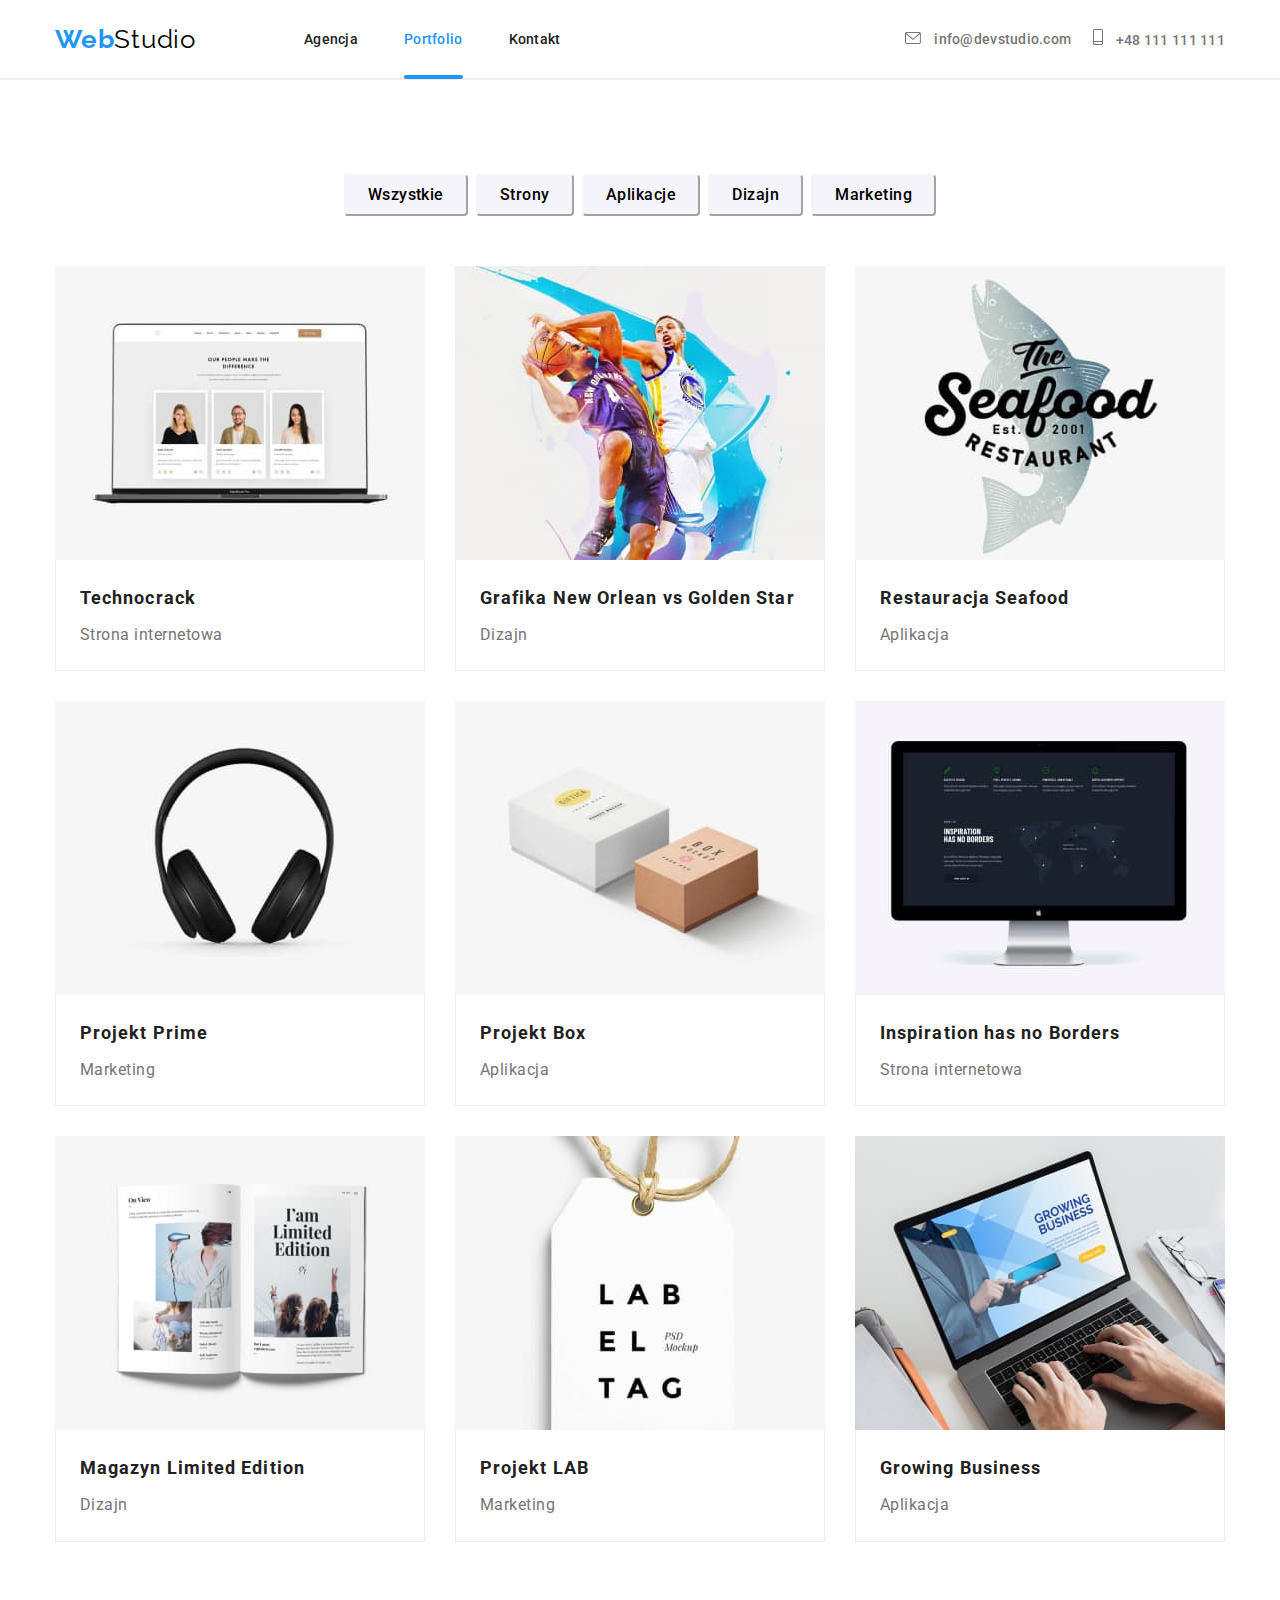
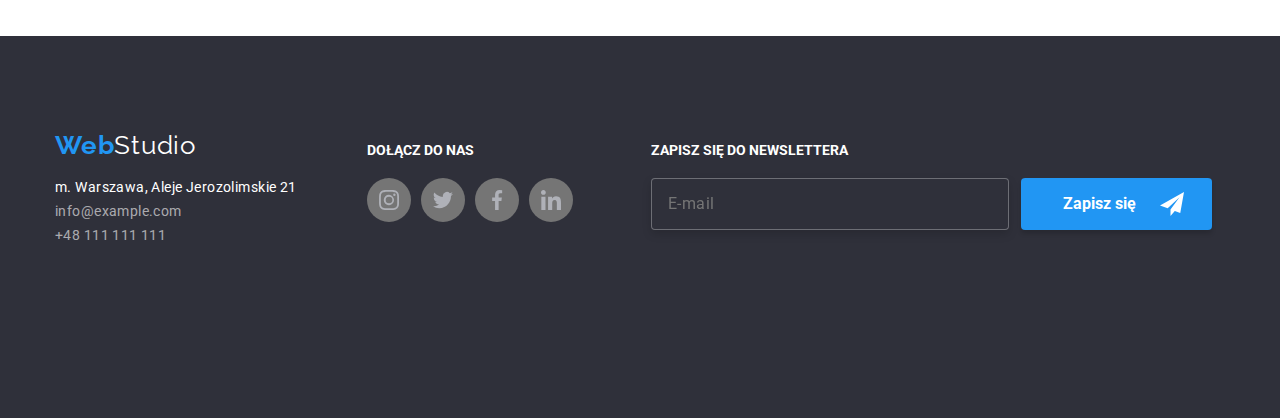
==== portfolio.html @ bb47a21c "poprawki zmiennych" ====
<!DOCTYPE html>
<html lang="pl">
  <head>
    <meta charset="UTF-8" />
    <meta http-equiv="X-UA-Compatible" content="IE=edge" />
    <meta name="viewport" content="width=device-width, initial-scale=1.0" />
    <link rel="preconnect" href="https://fonts.googleapis.com" />
    <link rel="preconnect" href="https://fonts.gstatic.com" crossorigin />
    <link
      href="https://fonts.googleapis.com/css2?family=Oleo+Script&family=Raleway:wght@700&family=Roboto:wght@400;500;700;900&display=swap"
      rel="stylesheet"
    />
    <link
      rel="stylesheet"
      href="https://cdnjs.cloudflare.com/ajax/libs/modern-normalize/1.0.0/modern-normalize.min.css"
    />
    <link rel="stylesheet" href="./css/styles.css" />

    <title>Portfolio</title>
  </head>
  <body>
    <header>
      <section class="container-header">
        <div class="container">
          <p class="logo">
            <a href="./index.html" style="text-decoration: none">
              <span class="logo__first">Web</span
              ><span class="logo__second">Studio</span>
            </a>
          </p>

          <nav>
            <!-- Nawigacja do innych stron -->

            <ul class="nav">
              <li>
                <a href="./index.html" class="nav__item">Agencja</a>
              </li>
              <li>
                <a
                  href="./portfolio.html"
                  class="nav__item nav__item--outline nav__item--active"
                  >Portfolio</a
                >
              </li>
              <li>
                <a href="/Kontakt" class="nav__item">Kontakt</a>
              </li>
            </ul>
          </nav>

          <ul class="contact">
            <li>
              <a
                class="contact__item contact__item--unactive"
                href="mailto:info@devstudio.com"
              >
                <svg width="16px" height="12px">
                  <use xlink:href="./images/icons.svg#icon-envelope"></use>
                </svg>
                info@devstudio.com
              </a>
            </li>
            <li>
              <a
                class="contact__item contact__item--unactive"
                href="tel:+48111111111"
              >
                <svg width="10px" height="16px">
                  <use xlink:href="./images/icons.svg#icon-smartphone"></use>
                </svg>
                +48 111 111 111
              </a>
            </li>
          </ul>
        </div>
      </section>
    </header>
    <main>
      <section class>
        <div class="container">
          <ul class="container-filter">
            <li><button type="button" class="filter">Wszystkie</button></li>
            <li><button type="button" class="filter">Strony</button></li>
            <li><button type="button" class="filter">Aplikacje</button></li>
            <li><button type="button" class="filter">Dizajn</button></li>
            <li><button type="button" class="filter">Marketing</button></li>
          </ul>
        </div>
      </section>
      <section>
        <div class="container">
          <ul class="portfolio-set">
            <li class="portfolio-item">
              <div class="box-overlay">
                <div class="overlay">
                  <p>
                    Technocrack jest popularną platformą wykorzystywaną do
                    rozpowszechniania koronawirusa. Firmy wykorzystują tę
                    platformę do celów szpiegowskich i ataków na
                    niezabezpieczone serwery konkurencji
                  </p>
                </div>
                <img
                  class="portfolio-card"
                  src="images/port1.jpg"
                  alt="zespół, ludzie"
                  width="370"
                  height="294"
                />
              </div>
              <div class="border-description">
                <div class="portfolioimage1">Technocrack</div>
                <p class="portfolioimage2">Strona internetowa</p>
              </div>
            </li>
            <li class="portfolio-item">
              <div class="box-overlay">
                <div class="overlay">
                  <p>
                    Technocrack jest popularną platformą wykorzystywaną do
                    rozpowszechniania koronawirusa. Firmy wykorzystują tę
                    platformę do celów szpiegowskich i ataków na
                    niezabezpieczone serwery konkurencji
                  </p>
                </div>
                <img
                  class="portfolio-card"
                  src="images/port2.jpg"
                  alt="koszykówka"
                  width="370"
                  height="294"
                />
              </div>
              <div class="border-description">
                <div class="portfolioimage1">
                  Grafika New Orlean vs Golden Star
                </div>
                <p class="portfolioimage2">Dizajn</p>
              </div>
            </li>
            <li class="portfolio-item">
              <div class="box-overlay">
                <div class="overlay">
                  <p>
                    Technocrack jest popularną platformą wykorzystywaną do
                    rozpowszechniania koronawirusa. Firmy wykorzystują tę
                    platformę do celów szpiegowskich i ataków na
                    niezabezpieczone serwery konkurencji
                  </p>
                </div>
                <img
                  class="portfolio-card"
                  src="images/port3.jpg"
                  alt="logo restauracji"
                  width="370"
                  height="294"
                />
              </div>
              <div class="border-description">
                <div class="portfolioimage1">Restauracja Seafood</div>
                <p class="portfolioimage2">Aplikacja</p>
              </div>
            </li>
            <li class="portfolio-item">
              <div class="box-overlay">
                <div class="overlay">
                  <p>
                    Technocrack jest popularną platformą wykorzystywaną do
                    rozpowszechniania koronawirusa. Firmy wykorzystują tę
                    platformę do celów szpiegowskich i ataków na
                    niezabezpieczone serwery konkurencji
                  </p>
                </div>
                <img
                  class="portfolio-card"
                  src="images/port4.jpg"
                  alt="słuchawki"
                  width="370"
                  height="294"
                />
              </div>
              <div class="border-description">
                <div class="portfolioimage1">Projekt Prime</div>
                <p class="portfolioimage2">Marketing</p>
              </div>
            </li>
            <li class="portfolio-item">
              <div class="box-overlay">
                <div class="overlay">
                  <p>
                    Technocrack jest popularną platformą wykorzystywaną do
                    rozpowszechniania koronawirusa. Firmy wykorzystują tę
                    platformę do celów szpiegowskich i ataków na
                    niezabezpieczone serwery konkurencji
                  </p>
                </div>
                <img
                  class="portfolio-card"
                  src="images/port5.jpg"
                  alt="pudełka"
                  width="370"
                  height="294"
                />
              </div>
              <div class="border-description">
                <div class="portfolioimage1">Projekt Box</div>
                <p class="portfolioimage2">Aplikacja</p>
              </div>
            </li>
            <li class="portfolio-item">
              <div class="box-overlay">
                <div class="overlay">
                  <p>
                    Technocrack jest popularną platformą wykorzystywaną do
                    rozpowszechniania koronawirusa. Firmy wykorzystują tę
                    platformę do celów szpiegowskich i ataków na
                    niezabezpieczone serwery konkurencji
                  </p>
                </div>
                <img
                  class="portfolio-card"
                  src="images/port6.jpg"
                  alt="monitor"
                  width="370"
                  height="294"
                />
              </div>
              <div class="border-description">
                <div class="portfolioimage1">Inspiration has no Borders</div>
                <p class="portfolioimage2">Strona internetowa</p>
              </div>
            </li>
            <li class="portfolio-item">
              <div class="box-overlay">
                <div class="overlay">
                  <p>
                    Technocrack jest popularną platformą wykorzystywaną do
                    rozpowszechniania koronawirusa. Firmy wykorzystują tę
                    platformę do celów szpiegowskich i ataków na
                    niezabezpieczone serwery konkurencji
                  </p>
                </div>
                <img
                  class="portfolio-card"
                  src="images/port7.jpg"
                  alt="magazyn"
                  width="370"
                  height="294"
                />
              </div>
              <div class="border-description">
                <div class="portfolioimage1">Magazyn Limited Edition</div>
                <p class="portfolioimage2">Dizajn</p>
              </div>
            </li>
            <li class="portfolio-item">
              <div class="box-overlay">
                <div class="overlay">
                  <p>
                    Technocrack jest popularną platformą wykorzystywaną do
                    rozpowszechniania koronawirusa. Firmy wykorzystują tę
                    platformę do celów szpiegowskich i ataków na
                    niezabezpieczone serwery konkurencji
                  </p>
                </div>
                <img
                  class="portfolio-card"
                  src="images/port8.jpg"
                  alt="lab"
                  width="370"
                  height="294"
                />
              </div>
              <div class="border-description">
                <div class="portfolioimage1">Projekt LAB</div>
                <p class="portfolioimage2">Marketing</p>
              </div>
            </li>
            <li class="portfolio-item">
              <div class="box-overlay">
                <div class="overlay">
                  <p>
                    Technocrack jest popularną platformą wykorzystywaną do
                    rozpowszechniania koronawirusa. Firmy wykorzystują tę
                    platformę do celów szpiegowskich i ataków na
                    niezabezpieczone serwery konkurencji
                  </p>
                </div>
                <img
                  class="portfolio-card"
                  src="images/port9.jpg"
                  alt="laptop"
                  width="370"
                  height="294"
                />
              </div>
              <div class="border-description">
                <div class="portfolioimage1">Growing Business</div>
                <p class="portfolioimage2">Aplikacja</p>
              </div>
            </li>
          </ul>
        </div>
      </section>
    </main>

    <footer class="section background-intro">
      <div class="container container-footer">
        <div class="kontakt-footer">
          <p class="logo">
            <a href="" style="text-decoration: none"
              ><span class="logo__first">Web</span
              ><span class="logo__second cf1">Studio</span></a
            >
          </p>
          <address>
            <p class="footeradres cf1">
              m.&nbspWarszawa,&nbspAleje&nbspJerozolimskie&nbsp21
            </p>

            <ul>
              <li>
                <a class="footer cf2" href="mailto:info@example.com"
                  >info@example.com</a
                >
              </li>
              <li>
                <a class="footer cf2" href="tel:+48111111111"
                  >+48 111 111 111</a
                >
              </li>
            </ul>
          </address>
        </div>
        <div class="social-footer">
          <p class="join">Dołącz do nas</p>
          <div class="social-media1">
            <a href="">
              <svg width="20" height="20">
                <use xlink:href="./images/icons.svg#icon-instagram-2"></use>
              </svg>
            </a>
            <a href="">
              <svg width="20" height="20">
                <use xlink:href="./images/icons.svg#icon-twitter-1"></use>
              </svg>
            </a>
            <a href="">
              <svg width="20" height="20">
                <use xlink:href="./images/icons.svg#icon-facebook-1"></use>
              </svg>
            </a>
            <a href="">
              <svg width="20px" height="20px">
                <use xlink:href="./images/icons.svg#icon-linkedin-1"></use>
              </svg>
            </a>
          </div>
        </div>
        <div class="newsletter-footer">
          <p class="join">Zapisz się do newslettera</p>
          <div>
            <form>
              <div class="newsletter-box">
                <label>
                  <input
                    class="newsbox-email"
                    type="email"
                    name="email"
                    placeholder="E-mail"
                  />
                </label>
                <button class="news-button" type="submit">
                  <span class="text">Zapisz się</span>
                  <svg class="news-svg" width="24" height="24">
                    <use xlink:href="./images/icons.svg#icon-icon-send"></use>
                  </svg>
                </button>
              </div>
            </form>
          </div>
        </div>
      </div>
    </footer>
  </body>
</html>
---- css/styles.css ----
/* Zmienne globalne */
:root {
  --logo1-color: #2196f3;
  --logo2-color: #000000;
  --color-header: #ffffff;
  --color-h2: #212121;
  --color-par: #757575;
  --color-border: #eeeeee;
  --background-color: #2f303a;
  --filter-color: #f5f4fa;
  --svg-color-fill: #afb1b8;
}

/* reset */
*::after,
*::before {
  margin: 0;
  padding: 0;
}

h1,
h2,
h3,
p,
ul {
  margin: 0 0;
  padding: 0 0;
}

/* style globalne */
ul {
  list-style-type: none;
}

body {
  font-family: "Roboto", sans-serif;
  color: var(--color-h2);
  margin: 0;
  box-sizing: border-box;
}

.title {
  font-family: "Raleway";
}

/* sekcje */

.section {
  padding-top: 94px;
  padding-bottom: 94px;
}
/* wrappery */

.container {
  display: flex;
  width: 100%;
  max-width: 1200px;
  padding: 0 15px;
  margin: 0 auto;
}
.container-header {
  justify-content: space-between;
  border-bottom: 2px solid var(--color-border);
  padding: 15px 0;
}
/* logo */

.logo {
  display: flex;
  margin-right: 93px;
  padding: 0;
  align-items: center;
  text-decoration: none;
}

.logo__first {
  font-family: "Raleway";
  font-style: normal;
  font-weight: 700;
  font-size: 26px;
  line-height: 1.19;
  letter-spacing: 0.03em;
  color: var(--logo1-color);
  text-decoration: none;
}
.logo__second {
  font-family: "Raleway";
  font-size: 26px;
  line-height: 1.19;
  letter-spacing: 0.03em;
  color: var(--logo2-color);
  text-decoration: none;
}
.logo:hover,
.logo:focus {
  color: var(--logo1-color);
  border-color: var(--logo1-color);
  text-decoration: underline;
  text-decoration-color: var(--logo1-color);
}

/* nawigacja */

.nav {
  display: flex;
  padding: 15px 15px;
  margin-right: auto;
  gap: 46px;
  justify-content: space-evenly;
  list-style: none;
  align-items: center;
}

.nav__item {
  color: var(--color-h2);
  font-weight: 500;
  font-size: 14px;
  line-height: 1.14;
  letter-spacing: 0.02em;
  text-decoration: none;
  transition-duration: 250ms;
  transition-timing-function: cubic-bezier(0.4, 0, 0.2, 1);
}

.nav__item--active {
  color: var(--logo1-color);
}
.nav__item--unactive {
  color: var(--color-par);
}

.nav__item--outline {
  position: relative;
}
.nav__item--outline:after {
  content: "";
  position: absolute;
  bottom: -32px;
  left: 0px;
  width: 100%;
  height: 4px;
  background-color: var(--logo1-color);
  border-radius: 2px;
}

.nav__item:hover,
.nav__item:focus {
  background-color: var(--color-header);
  color: var(--logo1-color);
  border-color: var(--logo1-color);
  fill: var(--logo1-color);
}

/* kontakt */

.contact {
  display: flex;
  margin-left: auto;
  width: 320px;
  justify-content: space-between;
  align-items: center;
  list-style: none;
}

.contact__item {
  color: var(--color-h2);
  font-weight: 500;
  font-size: 14px;
  line-height: 1.14;
  letter-spacing: 0.02em;
  text-decoration: none;
  transition-duration: 250ms;
  transition-timing-function: cubic-bezier(0.4, 0, 0.2, 1);
}

.contact__item--unactive {
  color: var(--color-par);
}

.contact svg {
  fill: var(--color-par);
  margin-right: 10px;
  transition-duration: 250ms;
  transition-timing-function: cubic-bezier(0.4, 0, 0.2, 1);
}

.contact__item:hover,
.contact__item:focus {
  background-color: var(--color-header);
  color: var(--logo1-color);
  border-color: var(--logo1-color);
  fill: var(--logo1-color);
}

.contact__item:hover svg,
.contact__item:focus svg {
  fill: var(--logo1-color);
}

/* nagłówek intro */

.background-image {
  background: linear-gradient(rgba(47, 48, 58, 0.4), rgba(47, 48, 58, 0.4)),
    url("../images/backgrund.jpg");
  background-position: 100% 100%;
  background-size: cover;
  background-repeat: no-repeat;
}
.background-intro {
  background-color: var(--background-color);
}
.container-h1-button1 {
  display: block;
  padding: 200px 0;
}
.container-h1-button1--h1 {
  text-align: center;
  margin: 0 auto 30px;
  width: 696px;
  text-transform: uppercase;
  font-weight: 900;
  font-size: 44px;
  line-height: 1.36;
  letter-spacing: 0.06em;
  color: var(--color-header);
}

.button1 {
  display: flex;
  justify-content: center;
  margin: 0 auto;
  padding: 10px 41px;
  font-family: "Roboto";
  font-weight: 700;
  font-size: 16px;
  line-height: 1.875;
  letter-spacing: 0.06em;
  color: var(--color-header);
  background-color: var(--logo1-color);
  border-color: var(--logo1-color);
}

.container-describe {
  display: block;
}
.h2 {
  margin-bottom: 50px;
  font-size: 36px;
  line-height: 1.17;
  text-align: center;
  letter-spacing: 0.03em;
  color: var(--color-h2);
}

.hide {
  opacity: 0;
  pointer-events: none;
  position: absolute;
}

.card-set {
  display: flex;
  padding-bottom: 10px;
  flex-wrap: nowrap;
  gap: 30px;
  list-style: none;
}
.item {
  flex-basis: calc((100%-90px) / 4);
  padding-top: 10px;
  align-items: stretch;
}

.item-svg {
  width: 270px;
  height: 120px;
  display: flex;
  justify-content: center;
  align-items: center;
  background-color: var(--filter-color);
  margin-bottom: 30px;
}
.container-img {
  display: block;
  justify-content: center;
  align-items: center;
}

.images-agencja {
  display: flex;
  gap: 30px;
  align-items: flex-start;
}

.item-img {
  flex-basis: calc((100%-40px) / 3);
  position: relative;
  display: block;
}

.item-img img {
  display: block;
}
.item-img p {
  position: absolute;
  margin: 0;
  width: 100%;
  height: 70px;
  bottom: 0;
  background-image: linear-gradient(
    rgba(47, 48, 58, 0.8),
    rgba(47, 48, 58, 0.8)
  );
  padding: 27px 90px;
  font-weight: 700;
  font-size: 14px;
  line-height: 16px;
  text-align: center;
  letter-spacing: 0.03em;
  text-transform: uppercase;
  color: var(--color-header);
}
.h3 {
  margin-bottom: 10px;
  font-size: 14px;
  line-height: 1.14;
  letter-spacing: 0.03em;
  margin-bottom: 10px;
  text-transform: uppercase;
  color: var(--color-h2);
}

p.p {
  font-size: 14px;
  line-height: 1.71;
  letter-spacing: 0.03em;
  color: var(--color-par);
}
.team-background {
  background-color: var(--filter-color);
}
.team {
  display: flex;
  list-style: none;
  gap: 30px;
}

.team li {
  background-color: var(--color-header);
  box-shadow: 0px 1px 3px rgba(0, 0, 0, 0.12), 0px 1px 1px rgba(0, 0, 0, 0.14),
    0px 2px 1px rgba(0, 0, 0, 0.2);
  border-radius: 0px 0px 4px 4px;
}
.names {
  font-family: "Roboto";
  font-weight: 500;
  font-size: 16px;
  line-height: 1.19;
  text-align: center;
  letter-spacing: 0.03em;
  color: var(--color-h2);
  margin-top: 30px;
  margin-bottom: 10px;
}

.social-media {
  display: flex;
  margin: 16px 32px 18px 32px;
  width: 206px;
  height: 44px;
  align-items: center;
  justify-content: space-around;
}
.social-media a {
  padding: 12px 12px;
  width: 44px;
  height: 44px;
  border-radius: 50%;
  background-color: var(--color-header);
  fill: var(--svg-color-fill);
  transition-duration: 250ms;
  transition-timing-function: cubic-bezier(0.4, 0, 0.2, 1);
}

.social-media a:hover {
  background-color: var(--logo1-color);
  fill: var(--color-header);
}

.p1 {
  font-size: 16px;
  line-height: 1.19;
  text-align: center;
  letter-spacing: 0.03em;
  color: var(--color-par);
}

.clients {
  display: flex;
  gap: 30px;
}

.item-clients {
  flex-basis: ((100%-150px)/6);
  border: 1px solid var(--svg-color-fill);
  border-radius: 4px;
  fill: var(--svg-color-fill);
  display: flex;
  justify-content: center;
  align-items: center;
  transition-duration: 250ms;
  transition-timing-function: cubic-bezier(0.4, 0, 0.2, 1);
}

.item-clients:hover {
  fill: var(--logo1-color);
  background-color: var(--color-header);
  border-color: var(--logo1-color);
}

.join {
  color: var(--color-header);
  text-transform: uppercase;
  font-weight: 700;
  font-size: 14px;
  line-height: 1.17;
}
.container-filter {
  display: flex;
  margin: 0 auto;
  padding-top: 94px;
  padding-bottom: 50px;
  gap: 8px;
  justify-content: space-evenly;
  list-style: none;
}
.filter {
  font-family: "Roboto";
  font-weight: 500;
  font-size: 16px;
  line-height: 1.62;
  text-align: center;
  letter-spacing: 0.03em;
  padding: 6px 22px;
  color: var(--logo2-color);
  background-color: var(--filter-color);
  border-radius: 4px;
  border-color: var(--filter-color);
  transition-duration: 250ms;
  transition-timing-function: cubic-bezier(0.4, 0, 0.2, 1);
}

.filter:hover,
.filter:focus {
  background-color: var(--logo1-color);
  color: var(--color-header);
  border-color: var(--logo1-color);
  text-decoration: none;
  box-shadow: 0px 3px 1px rgba(0, 0, 0, 0.1), 0px 1px 2px rgba(0, 0, 0, 0.08),
    0px 2px 2px rgba(0, 0, 0, 0.12);
  border-radius: 4px;
}

.container-portfolio {
  margin: 0;
  padding: 0;
}

.portfolio-set {
  display: flex;
  padding-bottom: 94px;
  flex-wrap: wrap;
  list-style: none;
  justify-content: space-between;
  gap: 30px;
}

.portfolio-item {
  flex-basis: calc((40 / 3));
  transition-duration: 250ms;
  transition-timing-function: cubic-bezier(0.4, 0, 0.2, 1);
}
.portfolio-item:hover {
  box-shadow: 0px 1px 1px rgba(0, 0, 0, 0.12), 0px 4px 4px rgba(0, 0, 0, 0.06),
    1px 4px 6px rgba(0, 0, 0, 0.16);
}
.portfolio-card {
  display: block;
  margin: 0;
}

.portfolioimage1 {
  font-weight: 700;
  font-size: 18px;
  line-height: 2;
  letter-spacing: 0.06em;
  color: var(--color-h2);
  margin-bottom: 4px;
}

.portfolioimage2 {
  font-size: 16px;
  line-height: 1.88;
  letter-spacing: 0.03em;
  color: var(--color-par);
}

.border-description {
  border: 1px solid var(--color-border);
  border-top: none;
  padding: 20px 24px;
}

.box-overlay {
  position: relative;
  width: 370px;
  height: 294px;
  overflow: hidden;
}

.overlay {
  position: absolute;
  width: 100%;
  height: 100%;
  background-color: rgba(33, 150, 243, 0.9);
  transform: translatey(100%);
  transition: transform 250ms cubic-bezier(0.4, 0, 0.2, 1);
}

.overlay > p {
  font-size: 18px;
  line-height: 1.56;
  letter-spacing: 0.03em;
  color: var(--color-header);
  margin: 49px 45px 49px 29px;
}

.portfolio-item:hover .overlay {
  transform: translatey(0);
}
.container-footer {
  display: flex;
}

.kontakt-footer {
  display: block;
}
.footer {
  font-style: normal;
  font-size: 14px;
  line-height: 24px;
  letter-spacing: 0.03em;
  text-decoration: none;
  list-style: none;
  padding-bottom: 9px;
  transition-duration: 250ms;
  transition-timing-function: cubic-bezier(0.4, 0, 0.2, 1);
}
.footer:hover,
.footer:focus {
  background-color: var(--logo1-color);
  color: var(--color-header);
  border-color: var(--logo1-color);
  text-decoration: underline;
}

.footeradres {
  white-space: nowrap;
  font-style: normal;
  font-size: 14px;
  line-height: 24px;
  letter-spacing: 0.03em;
  text-decoration: none;
  padding-top: 15px;
}
.cf1 {
  color: var(--color-header);
}
.cf2 {
  color: #ffffff99;
}
.social-footer {
  margin: 0 78px 100px 70px;
  padding-top: 12px;
}

.social-media1 {
  display: flex;
  gap: 10px;
}
.social-media1 a {
  width: 44px;
  height: 44px;
  padding: 12px;
  border-radius: 50%;
  flex-basis: ((100%-30px)/4);
  background-color: var(--color-par);
  fill: var(--svg-color-fill);
  margin-left: 0px;
  margin-top: 20px;
  transition-duration: 250ms;
  transition-timing-function: cubic-bezier(0.4, 0, 0.2, 1);
}

.social-media1 a:hover {
  background-color: var(--logo1-color);
  fill: var(--color-header);
}

.newsletter-footer {
  margin: 0 auto 94px 0px;
  padding-top: 12px;
}

.newsletter-box {
  display: flex;
  margin-top: 20px;
}
.newsbox-email {
  width: 358px;
  margin-right: 12px;
  padding: 15px 295px 15px 16px;
  font-size: 16px;
  line-height: 1.25;
  display: flex;
  align-items: center;
  letter-spacing: 0.03em;
  color: rgba(255, 255, 255, 0.6);
  background-color: var(--background-color);
  border: 1px solid rgba(255, 255, 255, 0.3);
  filter: drop-shadow(0px 4px 4px rgba(0, 0, 0, 0.15));
  border-radius: 4px;
}

.news-button {
  display: flex;
  padding-left: 42px;
  padding-right: 28px;
  background: var(--logo1-color);
  box-shadow: 0px 4px 4px rgba(0, 0, 0, 0.15);
  border-radius: 4px;
  border: none;
}

.text {
  white-space: nowrap;
  margin-top: 10px;
  margin-bottom: 10px;
  margin-right: 24px;
  font-weight: 700;
  color: var(--color-header);
  font-size: 16px;
  line-height: 1.88;
}

.news-svg {
  margin-top: 13px;
  margin-bottom: 13px;
}

/* okno modalne*/
.backdrop {
  position: fixed;
  display: flex;
  top: 0;
  left: 0;
  width: 100%;
  height: 100%;
  visibility: visible;
  pointer-events: auto;
  background-color: rgba(0 0 0/ 0.5);
  transition: transform 250ms;
}

.is-hidden {
  transform: translatey(-100%);
}

.modal {
  position: relative;
  margin: auto;
  padding: 40px;
  background-color: var(--color-header);
  box-shadow: 0px 1px 3px rgba(0, 0, 0, 0.12), 0px 1px 1px rgba(0, 0, 0, 0.14),
    0px 2px 1px rgba(0, 0, 0, 0.2);
  border-radius: 4px;
  flex-direction: column;
}

.modal-button {
  position: absolute;
  top: 8px;
  right: 8px;
  display: flex;
  justify-content: center;
  align-items: center;
  cursor: pointer;
  width: 30px;
  height: 30px;
  border-radius: 50%;
  border: 1px solid rgba(0, 0, 0, 0.1);
  background: var(--color-header);
}

.text-modal {
  margin-bottom: 12px;
  font-weight: 700;
  font-size: 20px;
  line-height: 23px;
  text-align: center;
  letter-spacing: 0.03em;
  color: var(--color-h2);
}

.fieldset {
  position: relative;
  display: flex;
  align-items: center;
  width: 448px;
  margin-top: 28px;
  border: 1px solid rgba(33, 33, 33, 0.2);
  border-radius: 4px;
  transition-duration: 250ms;
  transition-timing-function: cubic-bezier(0.4, 0, 0.2, 1);
}
.text-label-modal {
  position: absolute;
  top: -18px;
  font-size: 12px;
  line-height: 1.17;
  letter-spacing: 0.01em;
  color: var(--color-par);
}
.label-modal {
  width: 100%;
  padding: 13px 13px 13px 40px;
  font-size: 12px;
  line-height: 14px;
  letter-spacing: 0.01em;
  color: var(--color-par);
}

.label-modal-textarea {
  width: 100%;
  padding: 13px 13px 13px 16px;
  font-size: 12px;
  line-height: 14px;
  letter-spacing: 0.01em;
  color: var(--color-par);
}
.fieldset-svg {
  position: absolute;
  top: 1px;
  left: 1px;
}

.form .fieldset:focus-within {
  border: 1px solid var(--logo1-color);
  border-radius: 4px;
  fill: var(--logo1-color);
}

.form p {
  font-size: 12px;
  line-height: 1.17;
  letter-spacing: 0.01em;
  color: var(--color-par);
}
.form svg {
  margin: 11px 12px;
}
.form input {
  outline: 0;
  border: 0;
  background-color: transparent;
}

.comment {
  position: relative;
  width: 448px;
  height: 120px;
  margin-top: 28px;
  margin-bottom: 20px;

  font-size: 12px;
  line-height: 14px;
  letter-spacing: 0.01em;
  color: rgba(117, 117, 117, 0.5);
  border: 1px solid rgba(33, 33, 33, 0.2);
  border-radius: 4px;
  transition-duration: 250ms;
  transition-timing-function: cubic-bezier(0.4, 0, 0.2, 1);
}

.comment:focus-within {
  border: 1px solid var(--logo1-color);
  border-radius: 4px;
}

.statement {
  position: relative;
  display: inline-flex;
}

.state-text {
  margin-left: 37px;
  font-size: 14px;
  line-height: 1.71;
  letter-spacing: 0.03em;
  color: var(--color-par);
}

.state-text a {
  color: var(--logo1-color);
}

.check-border {
  position: absolute;
  left: 14px;
  top: 4px;
  margin-right: 7px;
  width: 16px;
  height: 15px;
  border: var(--color-h2) solid 2px;
  border-radius: 4px;
}

.checkbox {
  position: absolute;
  left: 14px;
  opacity: 0;
}

.check-svg {
  position: absolute;
  top: -9px;
  left: -11px;
  fill: var(--color-header);
}

.checkbox:checked + .check-border {
  border: 1px solid var(--logo1-color);
  background-color: var(--logo1-color);
}

.form button {
  display: block;
  margin-top: 30px;
  margin-left: 120px;
  width: 200px;
  height: 50px;
  background: var(--logo1-color);
  font-weight: 700;
  font-size: 16px;
  line-height: 1.88;
  align-items: center;
  text-align: center;
  letter-spacing: 0.06em;
  color: var(--color-header);
  box-shadow: 0px 4px 4px rgba(0, 0, 0, 0.15);
  border-radius: 4px;
  border-color: var(--logo1-color);
}
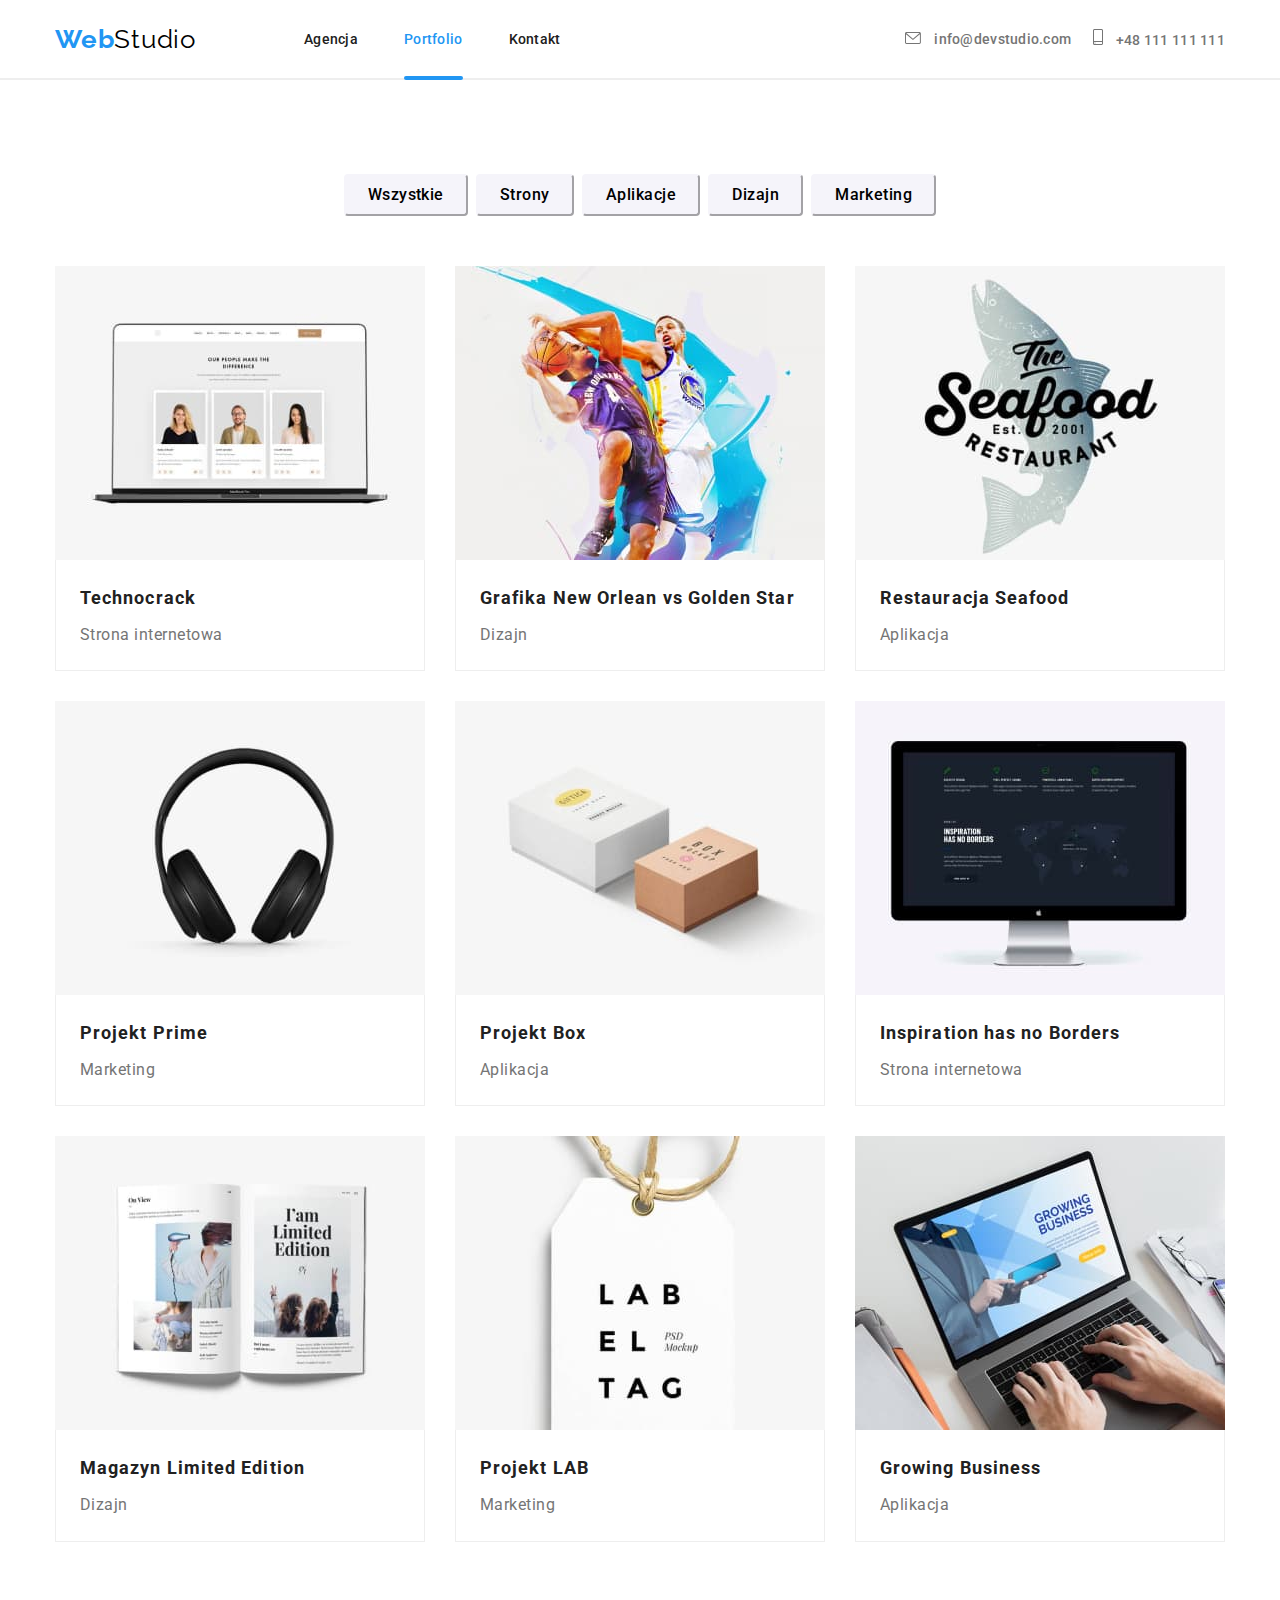
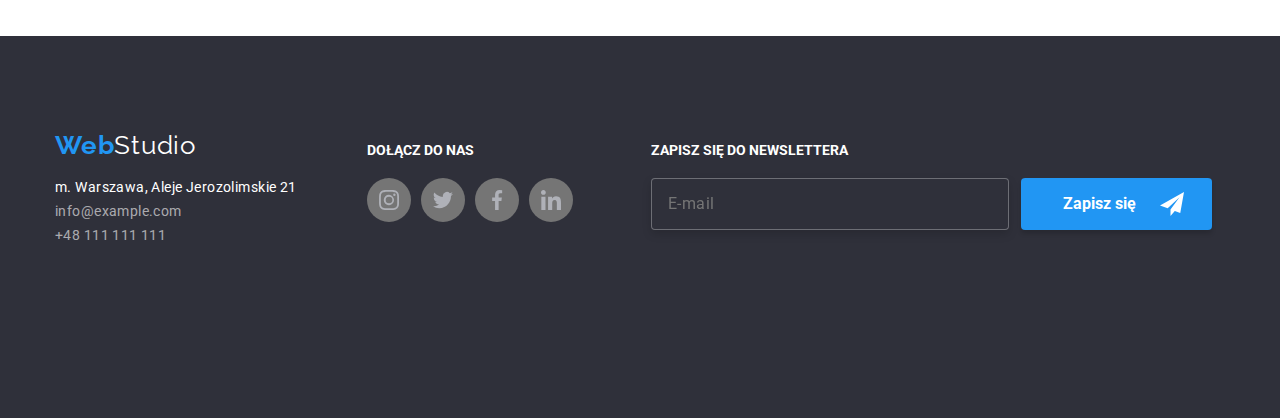
==== commit 336c5b62: "BEM cd" ====
--- a/portfolio.html
+++ b/portfolio.html
@@ -23,50 +23,40 @@
       <section class="container-header">
         <div class="container">
           <p class="logo">
-            <a href="./index.html" style="text-decoration: none">
-              <span class="logo__first">Web</span
-              ><span class="logo__second">Studio</span>
+            <a class="logo--link" href="./index.html">
+              <span class="logo--blue">Web</span
+              ><span class="logo--black">Studio</span>
             </a>
           </p>
-
+          <!-- Nawigacja do innych stron -->
           <nav>
-            <!-- Nawigacja do innych stron -->
-
             <ul class="nav">
               <li>
-                <a href="./index.html" class="nav__item">Agencja</a>
-              </li>
-              <li>
-                <a
-                  href="./portfolio.html"
-                  class="nav__item nav__item--outline nav__item--active"
+                <a href="./index.html" class="nav__link">Agencja</a>
+              </li>
+              <li>
+                <a class="nav__link nav__link--color" href="./portfolio.html"
                   >Portfolio</a
                 >
               </li>
               <li>
-                <a href="/Kontakt" class="nav__item">Kontakt</a>
+                <a class="nav__link" href="/Kontakt">Kontakt</a>
               </li>
             </ul>
           </nav>
-
+          <!-- kontakt -->
           <ul class="contact">
             <li>
-              <a
-                class="contact__item contact__item--unactive"
-                href="mailto:info@devstudio.com"
-              >
-                <svg width="16px" height="12px">
+              <a class="contact__item" href="mailto:info@devstudio.com">
+                <svg class="contact__icon" width="16px" height="12px">
                   <use xlink:href="./images/icons.svg#icon-envelope"></use>
                 </svg>
                 info@devstudio.com
               </a>
             </li>
             <li>
-              <a
-                class="contact__item contact__item--unactive"
-                href="tel:+48111111111"
-              >
-                <svg width="10px" height="16px">
+              <a class="contact__item" href="tel:+48111111111">
+                <svg class="contact__icon" width="10px" height="16px">
                   <use xlink:href="./images/icons.svg#icon-smartphone"></use>
                 </svg>
                 +48 111 111 111
@@ -77,227 +67,249 @@
       </section>
     </header>
     <main>
-      <section class>
+      <section>
         <div class="container">
           <ul class="container-filter">
-            <li><button type="button" class="filter">Wszystkie</button></li>
-            <li><button type="button" class="filter">Strony</button></li>
-            <li><button type="button" class="filter">Aplikacje</button></li>
-            <li><button type="button" class="filter">Dizajn</button></li>
-            <li><button type="button" class="filter">Marketing</button></li>
+            <li>
+              <button type="button" class="container-filter__item">
+                Wszystkie
+              </button>
+            </li>
+            <li>
+              <button type="button" class="container-filter__item">
+                Strony
+              </button>
+            </li>
+            <li>
+              <button type="button" class="container-filter__item">
+                Aplikacje
+              </button>
+            </li>
+            <li>
+              <button type="button" class="container-filter__item">
+                Dizajn
+              </button>
+            </li>
+            <li>
+              <button type="button" class="container-filter__item">
+                Marketing
+              </button>
+            </li>
           </ul>
         </div>
       </section>
       <section>
         <div class="container">
           <ul class="portfolio-set">
-            <li class="portfolio-item">
-              <div class="box-overlay">
-                <div class="overlay">
-                  <p>
-                    Technocrack jest popularną platformą wykorzystywaną do
-                    rozpowszechniania koronawirusa. Firmy wykorzystują tę
-                    platformę do celów szpiegowskich i ataków na
-                    niezabezpieczone serwery konkurencji
-                  </p>
-                </div>
-                <img
-                  class="portfolio-card"
+            <li class="portfolio-set__item">
+              <div class="portfolio-set__box-overlay">
+                <div class="portfolio-set__overlay">
+                  <p>
+                    Technocrack jest popularną platformą wykorzystywaną do
+                    rozpowszechniania koronawirusa. Firmy wykorzystują tę
+                    platformę do celów szpiegowskich i ataków na
+                    niezabezpieczone serwery konkurencji
+                  </p>
+                </div>
+                <img
+                  class="portfolio-set__img"
                   src="images/port1.jpg"
                   alt="zespół, ludzie"
                   width="370"
                   height="294"
                 />
               </div>
-              <div class="border-description">
-                <div class="portfolioimage1">Technocrack</div>
-                <p class="portfolioimage2">Strona internetowa</p>
-              </div>
-            </li>
-            <li class="portfolio-item">
-              <div class="box-overlay">
-                <div class="overlay">
-                  <p>
-                    Technocrack jest popularną platformą wykorzystywaną do
-                    rozpowszechniania koronawirusa. Firmy wykorzystują tę
-                    platformę do celów szpiegowskich i ataków na
-                    niezabezpieczone serwery konkurencji
-                  </p>
-                </div>
-                <img
-                  class="portfolio-card"
+              <div class="portfolio-set__description">
+                <div class="portfolio-set__text1">Technocrack</div>
+                <p class="portfolio-set__text2">Strona internetowa</p>
+              </div>
+            </li>
+            <li class="portfolio-set__item">
+              <div class="portfolio-set__box-overlay">
+                <div class="portfolio-set__overlay">
+                  <p>
+                    Technocrack jest popularną platformą wykorzystywaną do
+                    rozpowszechniania koronawirusa. Firmy wykorzystują tę
+                    platformę do celów szpiegowskich i ataków na
+                    niezabezpieczone serwery konkurencji
+                  </p>
+                </div>
+                <img
+                  class="portfolio-set__img"
                   src="images/port2.jpg"
                   alt="koszykówka"
                   width="370"
                   height="294"
                 />
               </div>
-              <div class="border-description">
-                <div class="portfolioimage1">
+              <div class="portfolio-set__description">
+                <div class="portfolio-set__text1">
                   Grafika New Orlean vs Golden Star
                 </div>
-                <p class="portfolioimage2">Dizajn</p>
-              </div>
-            </li>
-            <li class="portfolio-item">
-              <div class="box-overlay">
-                <div class="overlay">
-                  <p>
-                    Technocrack jest popularną platformą wykorzystywaną do
-                    rozpowszechniania koronawirusa. Firmy wykorzystują tę
-                    platformę do celów szpiegowskich i ataków na
-                    niezabezpieczone serwery konkurencji
-                  </p>
-                </div>
-                <img
-                  class="portfolio-card"
+                <p class="portfolio-set__text2">Dizajn</p>
+              </div>
+            </li>
+            <li class="portfolio-set__item">
+              <div class="portfolio-set__box-overlay">
+                <div class="portfolio-set__overlay">
+                  <p>
+                    Technocrack jest popularną platformą wykorzystywaną do
+                    rozpowszechniania koronawirusa. Firmy wykorzystują tę
+                    platformę do celów szpiegowskich i ataków na
+                    niezabezpieczone serwery konkurencji
+                  </p>
+                </div>
+                <img
+                  class="portfolio-set__img"
                   src="images/port3.jpg"
                   alt="logo restauracji"
                   width="370"
                   height="294"
                 />
               </div>
-              <div class="border-description">
-                <div class="portfolioimage1">Restauracja Seafood</div>
-                <p class="portfolioimage2">Aplikacja</p>
-              </div>
-            </li>
-            <li class="portfolio-item">
-              <div class="box-overlay">
-                <div class="overlay">
-                  <p>
-                    Technocrack jest popularną platformą wykorzystywaną do
-                    rozpowszechniania koronawirusa. Firmy wykorzystują tę
-                    platformę do celów szpiegowskich i ataków na
-                    niezabezpieczone serwery konkurencji
-                  </p>
-                </div>
-                <img
-                  class="portfolio-card"
+              <div class="portfolio-set__description">
+                <div class="portfolio-set__text1">Restauracja Seafood</div>
+                <p class="portfolio-set__text2">Aplikacja</p>
+              </div>
+            </li>
+            <li class="portfolio-set__item">
+              <div class="portfolio-set__box-overlay">
+                <div class="portfolio-set__overlay">
+                  <p>
+                    Technocrack jest popularną platformą wykorzystywaną do
+                    rozpowszechniania koronawirusa. Firmy wykorzystują tę
+                    platformę do celów szpiegowskich i ataków na
+                    niezabezpieczone serwery konkurencji
+                  </p>
+                </div>
+                <img
+                  class="portfolio-set__img"
                   src="images/port4.jpg"
                   alt="słuchawki"
                   width="370"
                   height="294"
                 />
               </div>
-              <div class="border-description">
-                <div class="portfolioimage1">Projekt Prime</div>
-                <p class="portfolioimage2">Marketing</p>
-              </div>
-            </li>
-            <li class="portfolio-item">
-              <div class="box-overlay">
-                <div class="overlay">
-                  <p>
-                    Technocrack jest popularną platformą wykorzystywaną do
-                    rozpowszechniania koronawirusa. Firmy wykorzystują tę
-                    platformę do celów szpiegowskich i ataków na
-                    niezabezpieczone serwery konkurencji
-                  </p>
-                </div>
-                <img
-                  class="portfolio-card"
+              <div class="portfolio-set__description">
+                <div class="portfolio-set__text1">Projekt Prime</div>
+                <p class="portfolio-set__text2">Marketing</p>
+              </div>
+            </li>
+            <li class="portfolio-set__item">
+              <div class="portfolio-set__box-overlay">
+                <div class="portfolio-set__overlay">
+                  <p>
+                    Technocrack jest popularną platformą wykorzystywaną do
+                    rozpowszechniania koronawirusa. Firmy wykorzystują tę
+                    platformę do celów szpiegowskich i ataków na
+                    niezabezpieczone serwery konkurencji
+                  </p>
+                </div>
+                <img
+                  class="portfolio-set__img"
                   src="images/port5.jpg"
                   alt="pudełka"
                   width="370"
                   height="294"
                 />
               </div>
-              <div class="border-description">
-                <div class="portfolioimage1">Projekt Box</div>
-                <p class="portfolioimage2">Aplikacja</p>
-              </div>
-            </li>
-            <li class="portfolio-item">
-              <div class="box-overlay">
-                <div class="overlay">
-                  <p>
-                    Technocrack jest popularną platformą wykorzystywaną do
-                    rozpowszechniania koronawirusa. Firmy wykorzystują tę
-                    platformę do celów szpiegowskich i ataków na
-                    niezabezpieczone serwery konkurencji
-                  </p>
-                </div>
-                <img
-                  class="portfolio-card"
+              <div class="portfolio-set__description">
+                <div class="portfolio-set__text1">Projekt Box</div>
+                <p class="portfolio-set__text2">Aplikacja</p>
+              </div>
+            </li>
+            <li class="portfolio-set__item">
+              <div class="portfolio-set__box-overlay">
+                <div class="portfolio-set__overlay">
+                  <p>
+                    Technocrack jest popularną platformą wykorzystywaną do
+                    rozpowszechniania koronawirusa. Firmy wykorzystują tę
+                    platformę do celów szpiegowskich i ataków na
+                    niezabezpieczone serwery konkurencji
+                  </p>
+                </div>
+                <img
+                  class="portfolio-set__img"
                   src="images/port6.jpg"
                   alt="monitor"
                   width="370"
                   height="294"
                 />
               </div>
-              <div class="border-description">
-                <div class="portfolioimage1">Inspiration has no Borders</div>
-                <p class="portfolioimage2">Strona internetowa</p>
-              </div>
-            </li>
-            <li class="portfolio-item">
-              <div class="box-overlay">
-                <div class="overlay">
-                  <p>
-                    Technocrack jest popularną platformą wykorzystywaną do
-                    rozpowszechniania koronawirusa. Firmy wykorzystują tę
-                    platformę do celów szpiegowskich i ataków na
-                    niezabezpieczone serwery konkurencji
-                  </p>
-                </div>
-                <img
-                  class="portfolio-card"
+              <div class="portfolio-set__description">
+                <div class="portfolio-set__text1">
+                  Inspiration has no Borders
+                </div>
+                <p class="portfolio-set__text2">Strona internetowa</p>
+              </div>
+            </li>
+            <li class="portfolio-set__item">
+              <div class="portfolio-set__box-overlay">
+                <div class="portfolio-set__overlay">
+                  <p>
+                    Technocrack jest popularną platformą wykorzystywaną do
+                    rozpowszechniania koronawirusa. Firmy wykorzystują tę
+                    platformę do celów szpiegowskich i ataków na
+                    niezabezpieczone serwery konkurencji
+                  </p>
+                </div>
+                <img
+                  class="portfolio-set__img"
                   src="images/port7.jpg"
                   alt="magazyn"
                   width="370"
                   height="294"
                 />
               </div>
-              <div class="border-description">
-                <div class="portfolioimage1">Magazyn Limited Edition</div>
-                <p class="portfolioimage2">Dizajn</p>
-              </div>
-            </li>
-            <li class="portfolio-item">
-              <div class="box-overlay">
-                <div class="overlay">
-                  <p>
-                    Technocrack jest popularną platformą wykorzystywaną do
-                    rozpowszechniania koronawirusa. Firmy wykorzystują tę
-                    platformę do celów szpiegowskich i ataków na
-                    niezabezpieczone serwery konkurencji
-                  </p>
-                </div>
-                <img
-                  class="portfolio-card"
+              <div class="portfolio-set__description">
+                <div class="portfolio-set__text1">Magazyn Limited Edition</div>
+                <p class="portfolio-set__text2">Dizajn</p>
+              </div>
+            </li>
+            <li class="portfolio-set__item">
+              <div class="portfolio-set__box-overlay">
+                <div class="portfolio-set__overlay">
+                  <p>
+                    Technocrack jest popularną platformą wykorzystywaną do
+                    rozpowszechniania koronawirusa. Firmy wykorzystują tę
+                    platformę do celów szpiegowskich i ataków na
+                    niezabezpieczone serwery konkurencji
+                  </p>
+                </div>
+                <img
+                  class="portfolio-set__img"
                   src="images/port8.jpg"
                   alt="lab"
                   width="370"
                   height="294"
                 />
               </div>
-              <div class="border-description">
-                <div class="portfolioimage1">Projekt LAB</div>
-                <p class="portfolioimage2">Marketing</p>
-              </div>
-            </li>
-            <li class="portfolio-item">
-              <div class="box-overlay">
-                <div class="overlay">
-                  <p>
-                    Technocrack jest popularną platformą wykorzystywaną do
-                    rozpowszechniania koronawirusa. Firmy wykorzystują tę
-                    platformę do celów szpiegowskich i ataków na
-                    niezabezpieczone serwery konkurencji
-                  </p>
-                </div>
-                <img
-                  class="portfolio-card"
+              <div class="portfolio-set__description">
+                <div class="portfolio-set__text1">Projekt LAB</div>
+                <p class="portfolio-set__text2">Marketing</p>
+              </div>
+            </li>
+            <li class="portfolio-set__item">
+              <div class="portfolio-set__box-overlay">
+                <div class="portfolio-set__overlay">
+                  <p>
+                    Technocrack jest popularną platformą wykorzystywaną do
+                    rozpowszechniania koronawirusa. Firmy wykorzystują tę
+                    platformę do celów szpiegowskich i ataków na
+                    niezabezpieczone serwery konkurencji
+                  </p>
+                </div>
+                <img
+                  class="portfolio-set__img"
                   src="images/port9.jpg"
                   alt="laptop"
                   width="370"
                   height="294"
                 />
               </div>
-              <div class="border-description">
-                <div class="portfolioimage1">Growing Business</div>
-                <p class="portfolioimage2">Aplikacja</p>
+              <div class="portfolio-set__description">
+                <div class="portfolio-set__text1">Growing Business</div>
+                <p class="portfolio-set__text2">Aplikacja</p>
               </div>
             </li>
           </ul>
@@ -310,14 +322,12 @@
         <div class="kontakt-footer">
           <p class="logo">
             <a href="" style="text-decoration: none"
-              ><span class="logo__first">Web</span
-              ><span class="logo__second cf1">Studio</span></a
+              ><span class="logo--blue">Web</span
+              ><span class="logo--black cf1">Studio</span></a
             >
           </p>
           <address>
-            <p class="footeradres cf1">
-              m.&nbspWarszawa,&nbspAleje&nbspJerozolimskie&nbsp21
-            </p>
+            <p class="footeradres cf1">m. Warszawa, Aleje Jerozolimskie 21</p>
 
             <ul>
               <li>
@@ -334,24 +344,24 @@
           </address>
         </div>
         <div class="social-footer">
-          <p class="join">Dołącz do nas</p>
+          <p class="social-footer__text">Dołącz do nas</p>
           <div class="social-media1">
-            <a href="">
+            <a class="social-media1__item" href="">
               <svg width="20" height="20">
                 <use xlink:href="./images/icons.svg#icon-instagram-2"></use>
               </svg>
             </a>
-            <a href="">
+            <a class="social-media1__item" href="">
               <svg width="20" height="20">
                 <use xlink:href="./images/icons.svg#icon-twitter-1"></use>
               </svg>
             </a>
-            <a href="">
+            <a class="social-media1__item" href="">
               <svg width="20" height="20">
                 <use xlink:href="./images/icons.svg#icon-facebook-1"></use>
               </svg>
             </a>
-            <a href="">
+            <a class="social-media1__item" href="">
               <svg width="20px" height="20px">
                 <use xlink:href="./images/icons.svg#icon-linkedin-1"></use>
               </svg>
@@ -359,21 +369,21 @@
           </div>
         </div>
         <div class="newsletter-footer">
-          <p class="join">Zapisz się do newslettera</p>
+          <p class="social-footer__text">Zapisz się do newslettera</p>
           <div>
             <form>
               <div class="newsletter-box">
                 <label>
                   <input
-                    class="newsbox-email"
+                    class="newsletter-box__email"
                     type="email"
                     name="email"
                     placeholder="E-mail"
                   />
                 </label>
-                <button class="news-button" type="submit">
-                  <span class="text">Zapisz się</span>
-                  <svg class="news-svg" width="24" height="24">
+                <button class="button-footer" type="submit">
+                  <span class="button-footer__text">Zapisz się</span>
+                  <svg class="button-footer__svg" width="24" height="24">
                     <use xlink:href="./images/icons.svg#icon-icon-send"></use>
                   </svg>
                 </button>
--- a/css/styles.css
+++ b/css/styles.css
@@ -73,7 +73,10 @@
   text-decoration: none;
 }
 
-.logo__first {
+.logo--link {
+  text-decoration: none;
+}
+.logo--blue {
   font-family: "Raleway";
   font-style: normal;
   font-weight: 700;
@@ -83,7 +86,7 @@
   color: var(--logo1-color);
   text-decoration: none;
 }
-.logo__second {
+.logo--black {
   font-family: "Raleway";
   font-size: 26px;
   line-height: 1.19;
@@ -111,7 +114,7 @@
   align-items: center;
 }
 
-.nav__item {
+.nav__link {
   color: var(--color-h2);
   font-weight: 500;
   font-size: 14px;
@@ -122,20 +125,19 @@
   transition-timing-function: cubic-bezier(0.4, 0, 0.2, 1);
 }
 
-.nav__item--active {
+.nav__link--color {
   color: var(--logo1-color);
-}
-.nav__item--unactive {
-  color: var(--color-par);
-}
-
-.nav__item--outline {
   position: relative;
-}
-.nav__item--outline:after {
+  text-decoration: none;
+  font-weight: 500;
+  font-size: 14px;
+  line-height: 1.14;
+  letter-spacing: 0.02em;
+}
+.nav__link--color:after {
   content: "";
   position: absolute;
-  bottom: -32px;
+  bottom: -33px;
   left: 0px;
   width: 100%;
   height: 4px;
@@ -143,8 +145,8 @@
   border-radius: 2px;
 }
 
-.nav__item:hover,
-.nav__item:focus {
+.nav__link:hover,
+.nav__link:focus {
   background-color: var(--color-header);
   color: var(--logo1-color);
   border-color: var(--logo1-color);
@@ -163,7 +165,7 @@
 }
 
 .contact__item {
-  color: var(--color-h2);
+  color: var(--color-par);
   font-weight: 500;
   font-size: 14px;
   line-height: 1.14;
@@ -173,11 +175,7 @@
   transition-timing-function: cubic-bezier(0.4, 0, 0.2, 1);
 }
 
-.contact__item--unactive {
-  color: var(--color-par);
-}
-
-.contact svg {
+.contact__icon {
   fill: var(--color-par);
   margin-right: 10px;
   transition-duration: 250ms;
@@ -206,14 +204,13 @@
   background-size: cover;
   background-repeat: no-repeat;
 }
-.background-intro {
-  background-color: var(--background-color);
-}
-.container-h1-button1 {
+
+.container--h1 {
   display: block;
   padding: 200px 0;
 }
-.container-h1-button1--h1 {
+
+.container__heading {
   text-align: center;
   margin: 0 auto 30px;
   width: 696px;
@@ -225,7 +222,7 @@
   color: var(--color-header);
 }
 
-.button1 {
+.container__button {
   display: flex;
   justify-content: center;
   margin: 0 auto;
@@ -240,10 +237,11 @@
   border-color: var(--logo1-color);
 }
 
-.container-describe {
+/*sekcja lorem ipsum*/
+.container--describe {
   display: block;
 }
-.h2 {
+.section__h2 {
   margin-bottom: 50px;
   font-size: 36px;
   line-height: 1.17;
@@ -252,7 +250,7 @@
   color: var(--color-h2);
 }
 
-.hide {
+.section__h2--hide {
   opacity: 0;
   pointer-events: none;
   position: absolute;
@@ -265,13 +263,13 @@
   gap: 30px;
   list-style: none;
 }
-.item {
+.card-set__item {
   flex-basis: calc((100%-90px) / 4);
   padding-top: 10px;
   align-items: stretch;
 }
 
-.item-svg {
+.card-set__image {
   width: 270px;
   height: 120px;
   display: flex;
@@ -280,11 +278,31 @@
   background-color: var(--filter-color);
   margin-bottom: 30px;
 }
-.container-img {
+.card-set__title {
+  margin-bottom: 10px;
+  font-size: 14px;
+  line-height: 1.14;
+  letter-spacing: 0.03em;
+  margin-bottom: 10px;
+  text-transform: uppercase;
+  color: var(--color-h2);
+}
+
+.card-set__text {
+  font-size: 14px;
+  line-height: 1.71;
+  letter-spacing: 0.03em;
+  color: var(--color-par);
+}
+
+/*container* -- utils*/
+
+.container--img {
   display: block;
   justify-content: center;
   align-items: center;
 }
+/*sekcja czym się zajmujemy*/
 
 .images-agencja {
   display: flex;
@@ -292,16 +310,16 @@
   align-items: flex-start;
 }
 
-.item-img {
+.images-agencja__item {
   flex-basis: calc((100%-40px) / 3);
   position: relative;
   display: block;
 }
 
-.item-img img {
+.images-agencja__img {
   display: block;
 }
-.item-img p {
+.images-agencja__text {
   position: absolute;
   margin: 0;
   width: 100%;
@@ -320,23 +338,10 @@
   text-transform: uppercase;
   color: var(--color-header);
 }
-.h3 {
-  margin-bottom: 10px;
-  font-size: 14px;
-  line-height: 1.14;
-  letter-spacing: 0.03em;
-  margin-bottom: 10px;
-  text-transform: uppercase;
-  color: var(--color-h2);
-}
-
-p.p {
-  font-size: 14px;
-  line-height: 1.71;
-  letter-spacing: 0.03em;
-  color: var(--color-par);
-}
-.team-background {
+
+/*secja Nasz Zespół team*/
+
+.section--team {
   background-color: var(--filter-color);
 }
 .team {
@@ -345,13 +350,13 @@
   gap: 30px;
 }
 
-.team li {
+.team__item {
   background-color: var(--color-header);
   box-shadow: 0px 1px 3px rgba(0, 0, 0, 0.12), 0px 1px 1px rgba(0, 0, 0, 0.14),
     0px 2px 1px rgba(0, 0, 0, 0.2);
   border-radius: 0px 0px 4px 4px;
 }
-.names {
+.team__names {
   font-family: "Roboto";
   font-weight: 500;
   font-size: 16px;
@@ -363,6 +368,13 @@
   margin-bottom: 10px;
 }
 
+.team__position {
+  font-size: 16px;
+  line-height: 1.19;
+  text-align: center;
+  letter-spacing: 0.03em;
+  color: var(--color-par);
+}
 .social-media {
   display: flex;
   margin: 16px 32px 18px 32px;
@@ -371,7 +383,7 @@
   align-items: center;
   justify-content: space-around;
 }
-.social-media a {
+.social-media__item {
   padding: 12px 12px;
   width: 44px;
   height: 44px;
@@ -382,25 +394,18 @@
   transition-timing-function: cubic-bezier(0.4, 0, 0.2, 1);
 }
 
-.social-media a:hover {
+.social-media__item:hover {
   background-color: var(--logo1-color);
   fill: var(--color-header);
 }
 
-.p1 {
-  font-size: 16px;
-  line-height: 1.19;
-  text-align: center;
-  letter-spacing: 0.03em;
-  color: var(--color-par);
-}
-
+/* sekcja Nasi klienci clients*/
 .clients {
   display: flex;
   gap: 30px;
 }
 
-.item-clients {
+.clients__item {
   flex-basis: ((100%-150px)/6);
   border: 1px solid var(--svg-color-fill);
   border-radius: 4px;
@@ -412,136 +417,23 @@
   transition-timing-function: cubic-bezier(0.4, 0, 0.2, 1);
 }
 
-.item-clients:hover {
+.clients__item:hover {
   fill: var(--logo1-color);
   background-color: var(--color-header);
   border-color: var(--logo1-color);
 }
 
-.join {
-  color: var(--color-header);
-  text-transform: uppercase;
-  font-weight: 700;
-  font-size: 14px;
-  line-height: 1.17;
-}
-.container-filter {
-  display: flex;
-  margin: 0 auto;
-  padding-top: 94px;
-  padding-bottom: 50px;
-  gap: 8px;
-  justify-content: space-evenly;
-  list-style: none;
-}
-.filter {
-  font-family: "Roboto";
-  font-weight: 500;
-  font-size: 16px;
-  line-height: 1.62;
-  text-align: center;
-  letter-spacing: 0.03em;
-  padding: 6px 22px;
-  color: var(--logo2-color);
-  background-color: var(--filter-color);
-  border-radius: 4px;
-  border-color: var(--filter-color);
-  transition-duration: 250ms;
-  transition-timing-function: cubic-bezier(0.4, 0, 0.2, 1);
-}
-
-.filter:hover,
-.filter:focus {
-  background-color: var(--logo1-color);
-  color: var(--color-header);
-  border-color: var(--logo1-color);
-  text-decoration: none;
-  box-shadow: 0px 3px 1px rgba(0, 0, 0, 0.1), 0px 1px 2px rgba(0, 0, 0, 0.08),
-    0px 2px 2px rgba(0, 0, 0, 0.12);
-  border-radius: 4px;
-}
-
-.container-portfolio {
-  margin: 0;
-  padding: 0;
-}
-
-.portfolio-set {
-  display: flex;
-  padding-bottom: 94px;
-  flex-wrap: wrap;
-  list-style: none;
-  justify-content: space-between;
-  gap: 30px;
-}
-
-.portfolio-item {
-  flex-basis: calc((40 / 3));
-  transition-duration: 250ms;
-  transition-timing-function: cubic-bezier(0.4, 0, 0.2, 1);
-}
-.portfolio-item:hover {
-  box-shadow: 0px 1px 1px rgba(0, 0, 0, 0.12), 0px 4px 4px rgba(0, 0, 0, 0.06),
-    1px 4px 6px rgba(0, 0, 0, 0.16);
-}
-.portfolio-card {
-  display: block;
-  margin: 0;
-}
-
-.portfolioimage1 {
-  font-weight: 700;
-  font-size: 18px;
-  line-height: 2;
-  letter-spacing: 0.06em;
-  color: var(--color-h2);
-  margin-bottom: 4px;
-}
-
-.portfolioimage2 {
-  font-size: 16px;
-  line-height: 1.88;
-  letter-spacing: 0.03em;
-  color: var(--color-par);
-}
-
-.border-description {
-  border: 1px solid var(--color-border);
-  border-top: none;
-  padding: 20px 24px;
-}
-
-.box-overlay {
-  position: relative;
-  width: 370px;
-  height: 294px;
-  overflow: hidden;
-}
-
-.overlay {
-  position: absolute;
-  width: 100%;
-  height: 100%;
-  background-color: rgba(33, 150, 243, 0.9);
-  transform: translatey(100%);
-  transition: transform 250ms cubic-bezier(0.4, 0, 0.2, 1);
-}
-
-.overlay > p {
-  font-size: 18px;
-  line-height: 1.56;
-  letter-spacing: 0.03em;
-  color: var(--color-header);
-  margin: 49px 45px 49px 29px;
-}
-
-.portfolio-item:hover .overlay {
-  transform: translatey(0);
-}
-.container-footer {
-  display: flex;
-}
-
+/*footer -utils*/
+
+.container--footer {
+  display: flex;
+}
+
+/*footer -kontakt*/
+
+.background-intro {
+  background-color: var(--background-color);
+}
 .kontakt-footer {
   display: block;
 }
@@ -579,16 +471,27 @@
 .cf2 {
   color: #ffffff99;
 }
+
+/*footer -social media*/
 .social-footer {
   margin: 0 78px 100px 70px;
   padding-top: 12px;
 }
 
+.social-footer__text {
+  color: var(--color-header);
+  text-transform: uppercase;
+  font-weight: 700;
+  font-size: 14px;
+  line-height: 1.17;
+}
+
 .social-media1 {
   display: flex;
   gap: 10px;
 }
-.social-media1 a {
+
+.social-media1__item {
   width: 44px;
   height: 44px;
   padding: 12px;
@@ -602,11 +505,12 @@
   transition-timing-function: cubic-bezier(0.4, 0, 0.2, 1);
 }
 
-.social-media1 a:hover {
+.social-media1__item:hover {
   background-color: var(--logo1-color);
   fill: var(--color-header);
 }
 
+/*footer - newsletter*/
 .newsletter-footer {
   margin: 0 auto 94px 0px;
   padding-top: 12px;
@@ -616,7 +520,7 @@
   display: flex;
   margin-top: 20px;
 }
-.newsbox-email {
+.newsletter-box__email {
   width: 358px;
   margin-right: 12px;
   padding: 15px 295px 15px 16px;
@@ -632,7 +536,7 @@
   border-radius: 4px;
 }
 
-.news-button {
+.button-footer {
   display: flex;
   padding-left: 42px;
   padding-right: 28px;
@@ -642,7 +546,7 @@
   border: none;
 }
 
-.text {
+.button-footer__text {
   white-space: nowrap;
   margin-top: 10px;
   margin-bottom: 10px;
@@ -653,9 +557,123 @@
   line-height: 1.88;
 }
 
-.news-svg {
+.button-footer__svg {
   margin-top: 13px;
   margin-bottom: 13px;
+}
+
+/*portfolio buttons*/
+
+.container-filter {
+  display: flex;
+  margin: 0 auto;
+  padding-top: 94px;
+  padding-bottom: 50px;
+  gap: 8px;
+  justify-content: space-evenly;
+  list-style: none;
+}
+.container-filter__item {
+  font-family: "Roboto";
+  font-weight: 500;
+  font-size: 16px;
+  line-height: 1.62;
+  text-align: center;
+  letter-spacing: 0.03em;
+  padding: 6px 22px;
+  color: var(--logo2-color);
+  background-color: var(--filter-color);
+  border-radius: 4px;
+  border-color: var(--filter-color);
+  transition-duration: 250ms;
+  transition-timing-function: cubic-bezier(0.4, 0, 0.2, 1);
+}
+
+.container-filter__item:hover,
+.container-filter__item:focus {
+  background-color: var(--logo1-color);
+  color: var(--color-header);
+  border-color: var(--logo1-color);
+  text-decoration: none;
+  box-shadow: 0px 3px 1px rgba(0, 0, 0, 0.1), 0px 1px 2px rgba(0, 0, 0, 0.08),
+    0px 2px 2px rgba(0, 0, 0, 0.12);
+  border-radius: 4px;
+}
+
+/*portfolio - grid*/
+
+.portfolio-set {
+  display: flex;
+  padding-bottom: 94px;
+  flex-wrap: wrap;
+  list-style: none;
+  justify-content: space-between;
+  gap: 30px;
+}
+
+.portfolio-set__item {
+  flex-basis: calc((40 / 3));
+  transition-duration: 250ms;
+  transition-timing-function: cubic-bezier(0.4, 0, 0.2, 1);
+}
+.portfolio-set__item:hover {
+  box-shadow: 0px 1px 1px rgba(0, 0, 0, 0.12), 0px 4px 4px rgba(0, 0, 0, 0.06),
+    1px 4px 6px rgba(0, 0, 0, 0.16);
+}
+
+.portfolio-set__box-overlay {
+  position: relative;
+  width: 370px;
+  height: 294px;
+  overflow: hidden;
+}
+
+.portfolio-set__overlay {
+  position: absolute;
+  width: 100%;
+  height: 100%;
+  background-color: rgba(33, 150, 243, 0.9);
+  transform: translatey(100%);
+  transition: transform 250ms cubic-bezier(0.4, 0, 0.2, 1);
+}
+
+.portfolio-set__overlay > p {
+  font-size: 18px;
+  line-height: 1.56;
+  letter-spacing: 0.03em;
+  color: var(--color-header);
+  margin: 49px 45px 49px 29px;
+}
+
+.portfolio-set__item:hover .portfolio-set__overlay {
+  transform: translatey(0);
+}
+
+.portfolio-set__img {
+  display: block;
+  margin: 0;
+}
+
+.portfolio-set__text1 {
+  font-weight: 700;
+  font-size: 18px;
+  line-height: 2;
+  letter-spacing: 0.06em;
+  color: var(--color-h2);
+  margin-bottom: 4px;
+}
+
+.portfolio-set__text2 {
+  font-size: 16px;
+  line-height: 1.88;
+  letter-spacing: 0.03em;
+  color: var(--color-par);
+}
+
+.portfolio-set__description {
+  border: 1px solid var(--color-border);
+  border-top: none;
+  padding: 20px 24px;
 }
 
 /* okno modalne*/
@@ -687,7 +705,7 @@
   flex-direction: column;
 }
 
-.modal-button {
+.modal__exit {
   position: absolute;
   top: 8px;
   right: 8px;
@@ -702,7 +720,7 @@
   background: var(--color-header);
 }
 
-.text-modal {
+.modal__title {
   margin-bottom: 12px;
   font-weight: 700;
   font-size: 20px;
@@ -722,99 +740,107 @@
   border-radius: 4px;
   transition-duration: 250ms;
   transition-timing-function: cubic-bezier(0.4, 0, 0.2, 1);
-}
-.text-label-modal {
+  outline: brown solid;
+}
+
+.fieldset-svg {
+  position: absolute;
+  top: 1px;
+  left: 1px;
+  margin: 11px 12px;
+  outline: yellow solid;
+}
+
+.form .fieldset:focus-within {
+  border: 1px solid var(--logo1-color);
+  border-radius: 4px;
+  fill: var(--logo1-color);
+}
+
+.form p {
+  font-size: 12px;
+  line-height: 1.17;
+  letter-spacing: 0.01em;
+  color: var(--color-par);
+  outline: black solid;
+}
+
+.fieldset__label {
   position: absolute;
   top: -18px;
   font-size: 12px;
   line-height: 1.17;
   letter-spacing: 0.01em;
   color: var(--color-par);
-}
-.label-modal {
+  outline: green solid;
+}
+
+.fieldset__input {
+  outline: 0;
+  border: 0;
+  background-color: transparent;
   width: 100%;
   padding: 13px 13px 13px 40px;
   font-size: 12px;
   line-height: 14px;
   letter-spacing: 0.01em;
   color: var(--color-par);
-}
-
-.label-modal-textarea {
-  width: 100%;
-  padding: 13px 13px 13px 16px;
-  font-size: 12px;
-  line-height: 14px;
-  letter-spacing: 0.01em;
-  color: var(--color-par);
-}
-.fieldset-svg {
-  position: absolute;
-  top: 1px;
-  left: 1px;
-}
-
-.form .fieldset:focus-within {
-  border: 1px solid var(--logo1-color);
-  border-radius: 4px;
-  fill: var(--logo1-color);
-}
-
-.form p {
+  outline: blue solid;
+}
+
+.textarea {
+  display: block;
+  margin-top: 10px;
+  outline: blue solid;
+}
+.textarea__label {
   font-size: 12px;
   line-height: 1.17;
   letter-spacing: 0.01em;
-  color: var(--color-par);
-}
-.form svg {
-  margin: 11px 12px;
-}
-.form input {
-  outline: 0;
-  border: 0;
-  background-color: transparent;
-}
-
-.comment {
-  position: relative;
-  width: 448px;
+  color: #757575;
+  outline: red solid;
+}
+.textarea__input {
+  margin-top: 4px;
+  margin-bottom: 20px;
+  width: 100%;
   height: 120px;
-  margin-top: 28px;
-  margin-bottom: 20px;
-
+  resize: none;
+  border: none;
+  padding: 12px 16px;
+  color: #757575;
+  border: 1px solid rgba(33, 33, 33, 0.2);
+  border-radius: 4px;
+  transition-duration: 250ms;
+  transition-timing-function: cubic-bezier(0.4, 0, 0.2, 1);
+  outline: red solid;
+}
+
+.textarea__input::placeholder {
   font-size: 12px;
-  line-height: 14px;
+  line-height: 1.16;
   letter-spacing: 0.01em;
   color: rgba(117, 117, 117, 0.5);
-  border: 1px solid rgba(33, 33, 33, 0.2);
-  border-radius: 4px;
-  transition-duration: 250ms;
-  transition-timing-function: cubic-bezier(0.4, 0, 0.2, 1);
-}
-
-.comment:focus-within {
-  border: 1px solid var(--logo1-color);
-  border-radius: 4px;
-}
-
-.statement {
+}
+.textarea__input:focus {
+  outline: none;
+  border: 1px solid #2196f3;
+  border-radius: 4px;
+}
+
+.custom-checkbox {
   position: relative;
   display: inline-flex;
-}
-
-.state-text {
-  margin-left: 37px;
-  font-size: 14px;
-  line-height: 1.71;
-  letter-spacing: 0.03em;
-  color: var(--color-par);
-}
-
-.state-text a {
-  color: var(--logo1-color);
-}
-
-.check-border {
+  outline: red solid;
+}
+
+.custom-checkbox__input {
+  position: absolute;
+  left: 14px;
+  opacity: 0;
+  outline: red solid;
+}
+.custom-checkbox__icon-border {
   position: absolute;
   left: 14px;
   top: 4px;
@@ -825,25 +851,31 @@
   border-radius: 4px;
 }
 
-.checkbox {
-  position: absolute;
-  left: 14px;
-  opacity: 0;
-}
-
-.check-svg {
-  position: absolute;
-  top: -9px;
-  left: -11px;
+.custom-checkbox__icon {
+  position: absolute;
+  top: 1px;
+  left: 1px;
   fill: var(--color-header);
-}
-
-.checkbox:checked + .check-border {
+  outline: red solid;
+}
+
+.custom-checkbox__input:checked + .custom-checkbox__icon-border {
   border: 1px solid var(--logo1-color);
   background-color: var(--logo1-color);
 }
-
-.form button {
+.custom-checkbox__text {
+  margin-left: 37px;
+  font-size: 14px;
+  line-height: 1.71;
+  letter-spacing: 0.03em;
+  color: var(--color-par);
+}
+
+.custom-checkbox__text--link {
+  color: var(--logo1-color);
+  outline: red solid;
+}
+.modal__button {
   display: block;
   margin-top: 30px;
   margin-left: 120px;
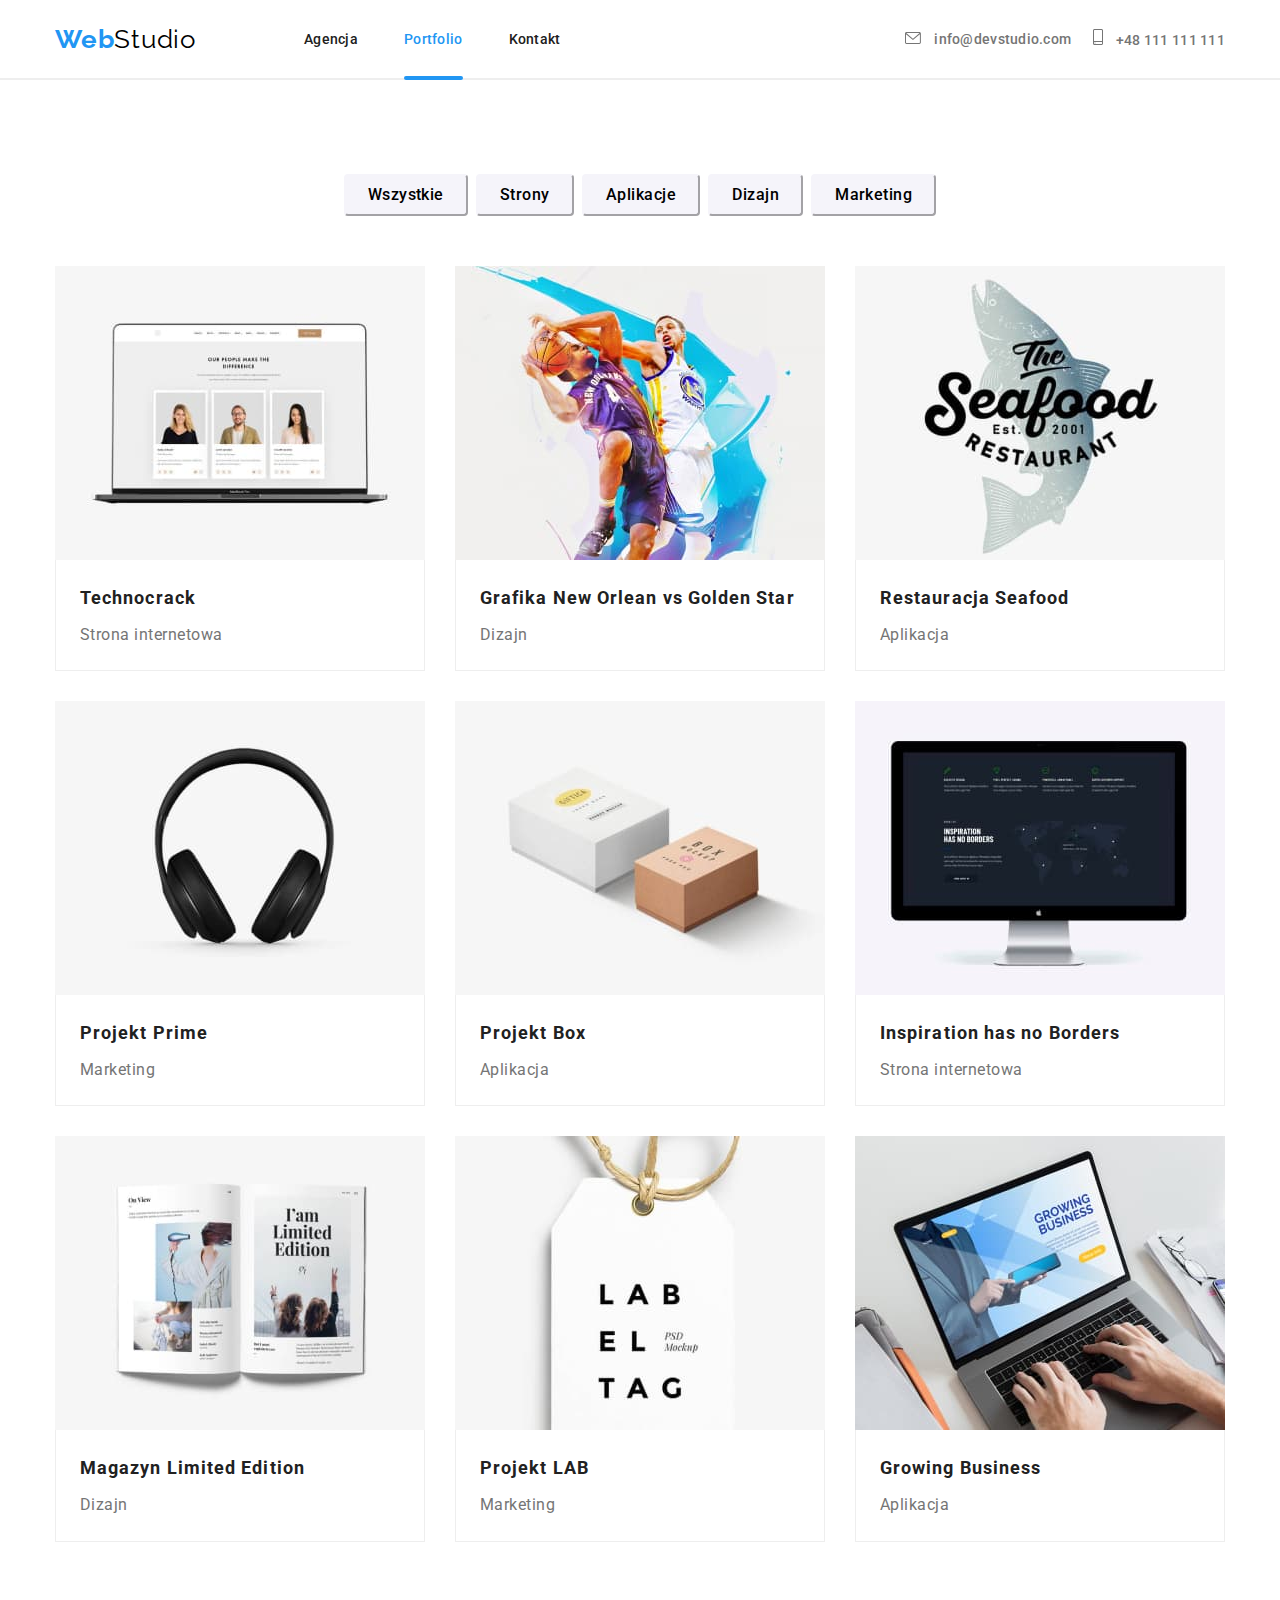
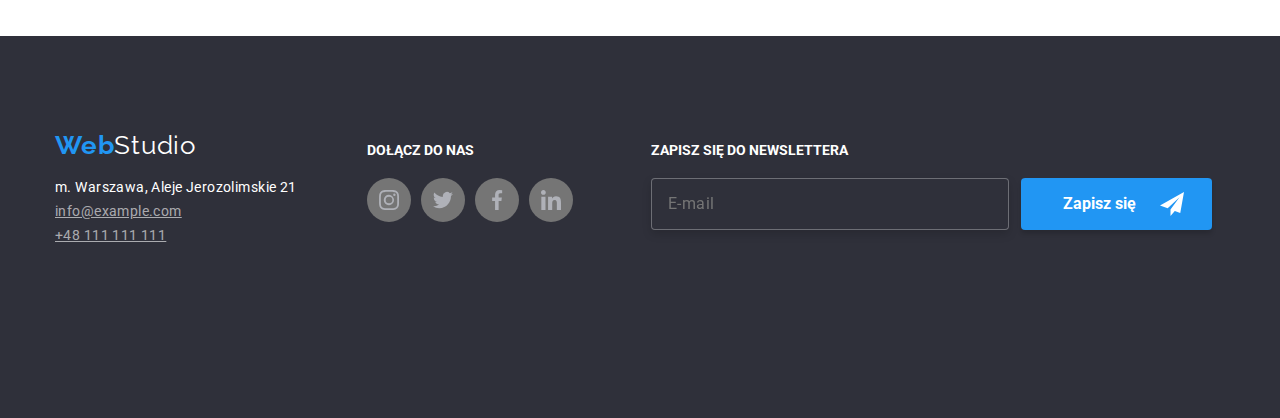
==== commit 28acee76: "bem cd" ====
--- a/portfolio.html
+++ b/portfolio.html
@@ -23,39 +23,39 @@
       <section class="container-header">
         <div class="container">
           <p class="logo">
-            <a class="logo--link" href="./index.html">
-              <span class="logo--blue">Web</span
-              ><span class="logo--black">Studio</span>
+            <a class="logo__link" href="./index.html">
+              <span class="logo__link logo__link--blue">Web</span
+              ><span class="logo__link logo__link--black">Studio</span>
             </a>
           </p>
           <!-- Nawigacja do innych stron -->
           <nav>
             <ul class="nav">
-              <li>
-                <a href="./index.html" class="nav__link">Agencja</a>
-              </li>
-              <li>
+              <li class="nav__item">
+                <a class="nav__link" href="./index.html">Agencja</a>
+              </li>
+              <li class="nav__item">
                 <a class="nav__link nav__link--color" href="./portfolio.html"
                   >Portfolio</a
                 >
               </li>
-              <li>
+              <li class="nav__item">
                 <a class="nav__link" href="/Kontakt">Kontakt</a>
               </li>
             </ul>
           </nav>
           <!-- kontakt -->
           <ul class="contact">
-            <li>
-              <a class="contact__item" href="mailto:info@devstudio.com">
+            <li class="contact__item">
+              <a class="contact__link" href="mailto:info@devstudio.com">
                 <svg class="contact__icon" width="16px" height="12px">
                   <use xlink:href="./images/icons.svg#icon-envelope"></use>
                 </svg>
                 info@devstudio.com
               </a>
             </li>
-            <li>
-              <a class="contact__item" href="tel:+48111111111">
+            <li class="contact__item">
+              <a class="contact__link" href="tel:+48111111111">
                 <svg class="contact__icon" width="10px" height="16px">
                   <use xlink:href="./images/icons.svg#icon-smartphone"></use>
                 </svg>
@@ -70,27 +70,27 @@
       <section>
         <div class="container">
           <ul class="container-filter">
-            <li>
+            <li class="container-filter__point">
               <button type="button" class="container-filter__item">
                 Wszystkie
               </button>
             </li>
-            <li>
+            <li class="container-filter__point">
               <button type="button" class="container-filter__item">
                 Strony
               </button>
             </li>
-            <li>
+            <li class="container-filter__point">
               <button type="button" class="container-filter__item">
                 Aplikacje
               </button>
             </li>
-            <li>
+            <li class="container-filter__point">
               <button type="button" class="container-filter__item">
                 Dizajn
               </button>
             </li>
-            <li>
+            <li class="container-filter__point">
               <button type="button" class="container-filter__item">
                 Marketing
               </button>
@@ -317,26 +317,28 @@
       </section>
     </main>
 
-    <footer class="section background-intro">
-      <div class="container container-footer">
-        <div class="kontakt-footer">
+    <footer class="section section--footer">
+      <div class="container container--footer">
+        <div class="container-contact">
           <p class="logo">
-            <a href="" style="text-decoration: none"
-              ><span class="logo--blue">Web</span
-              ><span class="logo--black cf1">Studio</span></a
+            <a class="logo__link" href=""
+              ><span class="logo__link logo__link--blue">Web</span
+              ><span class="logo__link logo__link--white">Studio</span></a
             >
           </p>
-          <address>
-            <p class="footeradres cf1">m. Warszawa, Aleje Jerozolimskie 21</p>
+          <address class="footer-data">
+            <p class="footer-data__address">
+              m. Warszawa, Aleje Jerozolimskie 21
+            </p>
 
-            <ul>
-              <li>
-                <a class="footer cf2" href="mailto:info@example.com"
+            <ul class="footer-data__contact">
+              <li class="footer-data__item">
+                <a class="footer-data__link" href="mailto:info@example.com"
                   >info@example.com</a
                 >
               </li>
-              <li>
-                <a class="footer cf2" href="tel:+48111111111"
+              <li class="footer-data__item">
+                <a class="footer-data__link" href="tel:+48111111111"
                   >+48 111 111 111</a
                 >
               </li>
--- a/css/styles.css
+++ b/css/styles.css
@@ -73,10 +73,10 @@
   text-decoration: none;
 }
 
-.logo--link {
+.logo__link {
   text-decoration: none;
 }
-.logo--blue {
+.logo__link--blue {
   font-family: "Raleway";
   font-style: normal;
   font-weight: 700;
@@ -84,15 +84,13 @@
   line-height: 1.19;
   letter-spacing: 0.03em;
   color: var(--logo1-color);
-  text-decoration: none;
-}
-.logo--black {
+}
+.logo__link--black {
   font-family: "Raleway";
   font-size: 26px;
   line-height: 1.19;
   letter-spacing: 0.03em;
   color: var(--logo2-color);
-  text-decoration: none;
 }
 .logo:hover,
 .logo:focus {
@@ -164,7 +162,7 @@
   list-style: none;
 }
 
-.contact__item {
+.contact__link {
   color: var(--color-par);
   font-weight: 500;
   font-size: 14px;
@@ -182,16 +180,16 @@
   transition-timing-function: cubic-bezier(0.4, 0, 0.2, 1);
 }
 
-.contact__item:hover,
-.contact__item:focus {
+.contact__link:hover,
+.contact__link:focus {
   background-color: var(--color-header);
   color: var(--logo1-color);
   border-color: var(--logo1-color);
   fill: var(--logo1-color);
 }
 
-.contact__item:hover svg,
-.contact__item:focus svg {
+.contact__link:hover svg,
+.contact__link:focus svg {
   fill: var(--logo1-color);
 }
 
@@ -428,48 +426,51 @@
 .container--footer {
   display: flex;
 }
-
+.section--footer {
+  background-color: var(--background-color);
+}
 /*footer -kontakt*/
 
-.background-intro {
-  background-color: var(--background-color);
-}
-.kontakt-footer {
+.container-contact {
   display: block;
 }
-.footer {
-  font-style: normal;
-  font-size: 14px;
-  line-height: 24px;
-  letter-spacing: 0.03em;
-  text-decoration: none;
-  list-style: none;
-  padding-bottom: 9px;
-  transition-duration: 250ms;
-  transition-timing-function: cubic-bezier(0.4, 0, 0.2, 1);
-}
-.footer:hover,
-.footer:focus {
-  background-color: var(--logo1-color);
-  color: var(--color-header);
-  border-color: var(--logo1-color);
-  text-decoration: underline;
-}
-
-.footeradres {
+
+.logo__link--white {
+  font-family: "Raleway";
+  font-size: 26px;
+  line-height: 1.19;
+  letter-spacing: 0.03em;
+  color: var(--color-header);
+}
+
+.footer-data {
   white-space: nowrap;
   font-style: normal;
   font-size: 14px;
   line-height: 24px;
+  padding-top: 15px;
   letter-spacing: 0.03em;
   text-decoration: none;
-  padding-top: 15px;
-}
-.cf1 {
-  color: var(--color-header);
-}
-.cf2 {
+}
+
+.footer-data__address {
+  color: var(--color-header);
+}
+
+.footer-data__link {
+  list-style: none;
+  margin-bottom: 9px;
   color: #ffffff99;
+  transition-duration: 250ms;
+  transition-timing-function: cubic-bezier(0.4, 0, 0.2, 1);
+}
+
+.footer-data__link:hover,
+.footer-data__link:focus {
+  background-color: var(--logo1-color);
+  color: var(--color-header);
+  border-color: var(--logo1-color);
+  text-decoration: underline;
 }
 
 /*footer -social media*/
@@ -571,6 +572,8 @@
   padding-bottom: 50px;
   gap: 8px;
   justify-content: space-evenly;
+}
+.container-filter__point {
   list-style: none;
 }
 .container-filter__item {
@@ -734,21 +737,20 @@
   position: relative;
   display: flex;
   align-items: center;
+  padding: 0px;
   width: 448px;
   margin-top: 28px;
   border: 1px solid rgba(33, 33, 33, 0.2);
   border-radius: 4px;
   transition-duration: 250ms;
   transition-timing-function: cubic-bezier(0.4, 0, 0.2, 1);
-  outline: brown solid;
-}
-
-.fieldset-svg {
+}
+
+.fieldset__svg {
   position: absolute;
   top: 1px;
   left: 1px;
   margin: 11px 12px;
-  outline: yellow solid;
 }
 
 .form .fieldset:focus-within {
@@ -762,7 +764,6 @@
   line-height: 1.17;
   letter-spacing: 0.01em;
   color: var(--color-par);
-  outline: black solid;
 }
 
 .fieldset__label {
@@ -772,7 +773,6 @@
   line-height: 1.17;
   letter-spacing: 0.01em;
   color: var(--color-par);
-  outline: green solid;
 }
 
 .fieldset__input {
@@ -785,20 +785,17 @@
   line-height: 14px;
   letter-spacing: 0.01em;
   color: var(--color-par);
-  outline: blue solid;
 }
 
 .textarea {
   display: block;
   margin-top: 10px;
-  outline: blue solid;
 }
 .textarea__label {
   font-size: 12px;
   line-height: 1.17;
   letter-spacing: 0.01em;
   color: #757575;
-  outline: red solid;
 }
 .textarea__input {
   margin-top: 4px;
@@ -813,7 +810,6 @@
   border-radius: 4px;
   transition-duration: 250ms;
   transition-timing-function: cubic-bezier(0.4, 0, 0.2, 1);
-  outline: red solid;
 }
 
 .textarea__input::placeholder {
@@ -831,14 +827,12 @@
 .custom-checkbox {
   position: relative;
   display: inline-flex;
-  outline: red solid;
 }
 
 .custom-checkbox__input {
   position: absolute;
   left: 14px;
   opacity: 0;
-  outline: red solid;
 }
 .custom-checkbox__icon-border {
   position: absolute;
@@ -853,10 +847,9 @@
 
 .custom-checkbox__icon {
   position: absolute;
-  top: 1px;
-  left: 1px;
+  top: 2px;
+  left: 2px;
   fill: var(--color-header);
-  outline: red solid;
 }
 
 .custom-checkbox__input:checked + .custom-checkbox__icon-border {
@@ -873,7 +866,6 @@
 
 .custom-checkbox__text--link {
   color: var(--logo1-color);
-  outline: red solid;
 }
 .modal__button {
   display: block;
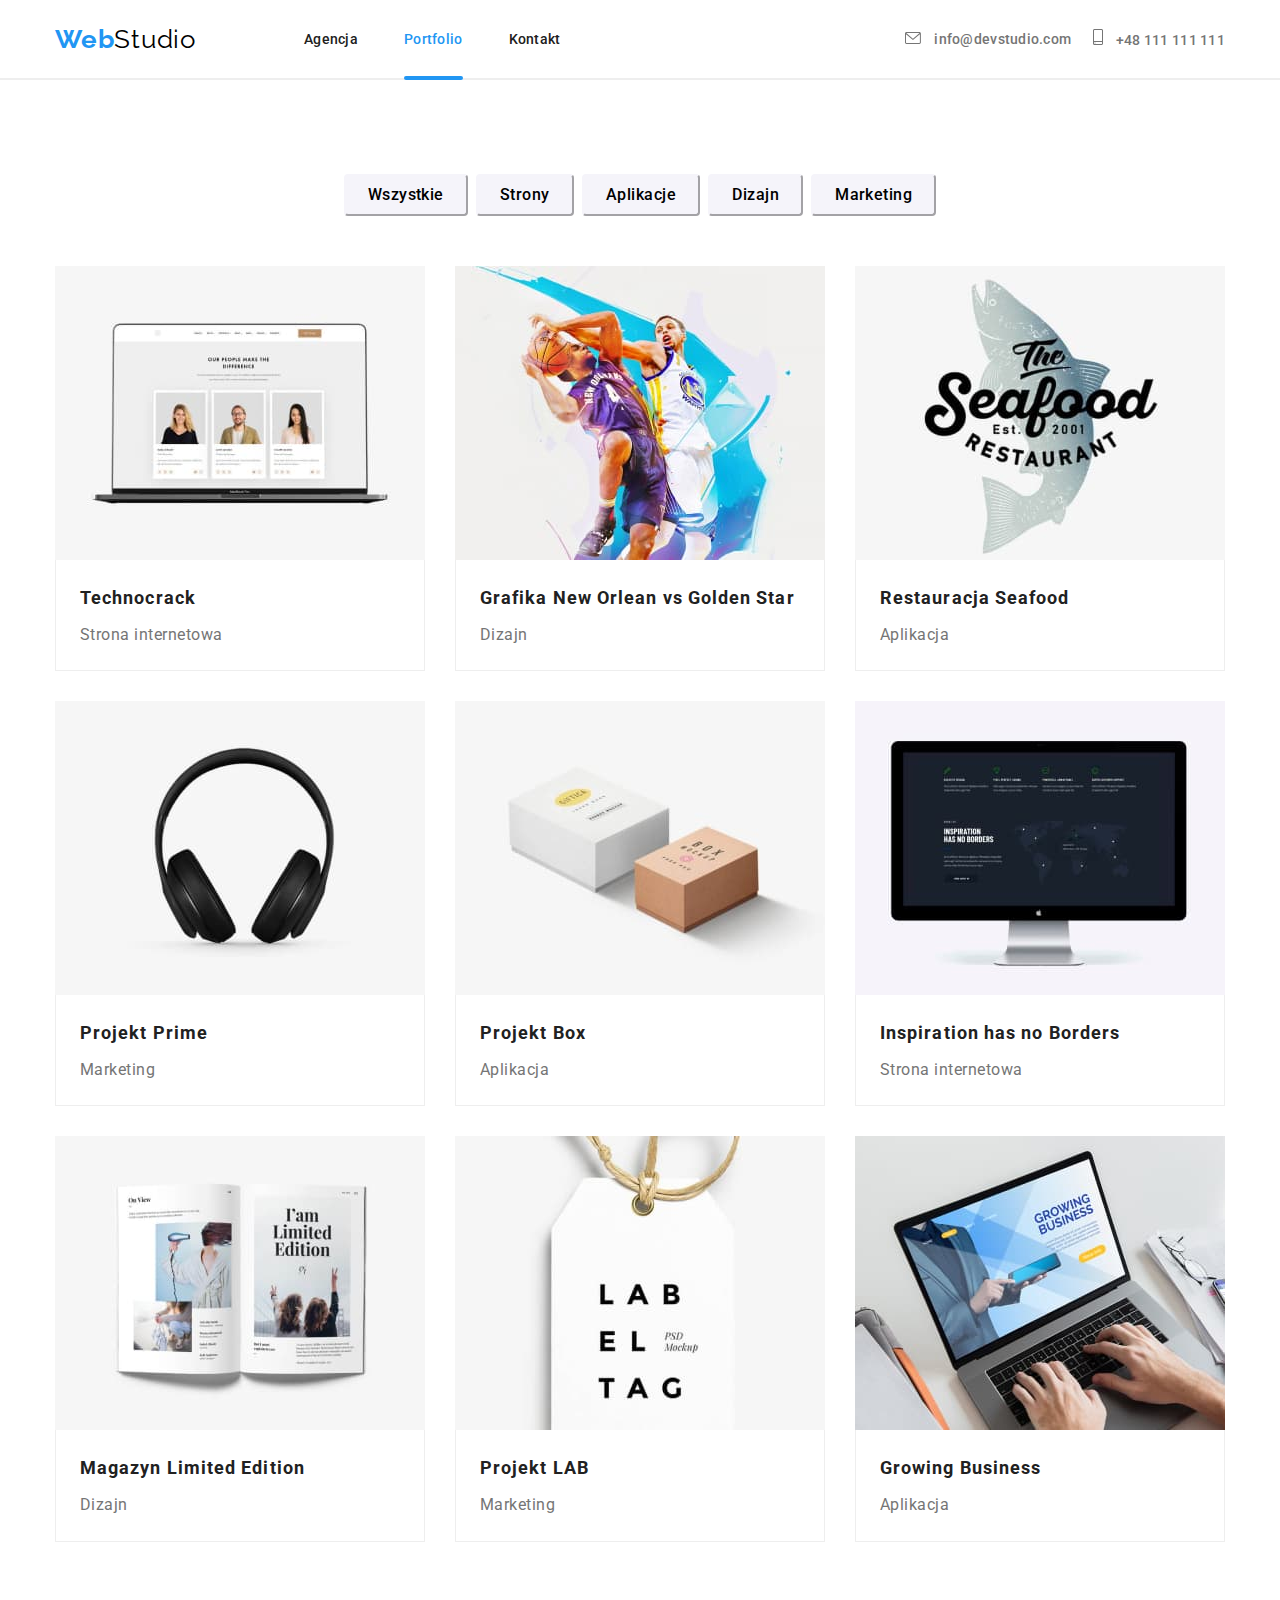
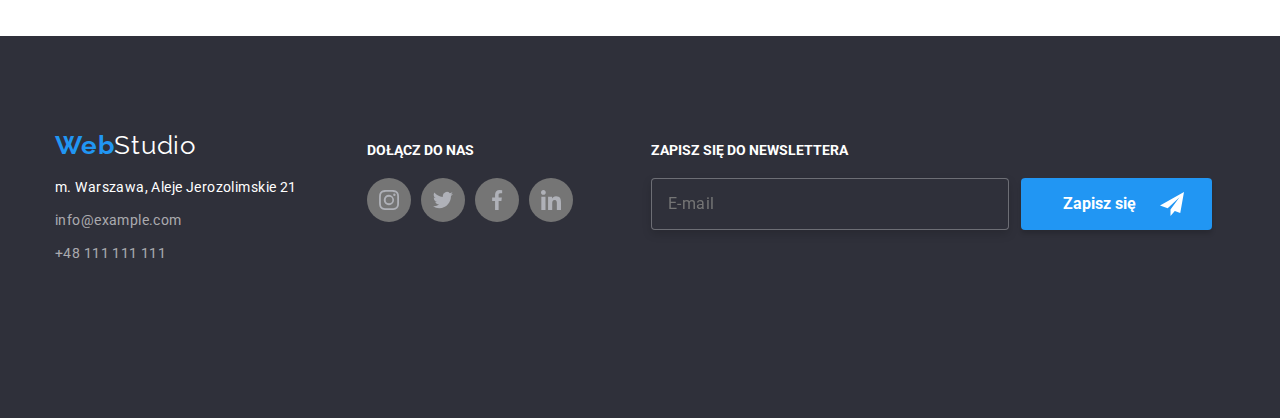
==== commit 6922164b: "poprawki bem cd" ====
--- a/portfolio.html
+++ b/portfolio.html
@@ -29,8 +29,8 @@
             </a>
           </p>
           <!-- Nawigacja do innych stron -->
-          <nav>
-            <ul class="nav">
+          <nav class="nav">
+            <ul class="nav__list">
               <li class="nav__item">
                 <a class="nav__link" href="./index.html">Agencja</a>
               </li>
@@ -67,253 +67,246 @@
       </section>
     </header>
     <main>
-      <section>
-        <div class="container">
-          <ul class="container-filter">
-            <li class="container-filter__point">
-              <button type="button" class="container-filter__item">
-                Wszystkie
-              </button>
-            </li>
-            <li class="container-filter__point">
-              <button type="button" class="container-filter__item">
-                Strony
-              </button>
-            </li>
-            <li class="container-filter__point">
-              <button type="button" class="container-filter__item">
-                Aplikacje
-              </button>
-            </li>
-            <li class="container-filter__point">
-              <button type="button" class="container-filter__item">
-                Dizajn
-              </button>
-            </li>
-            <li class="container-filter__point">
-              <button type="button" class="container-filter__item">
-                Marketing
-              </button>
-            </li>
-          </ul>
-        </div>
+      <!-- buttony - filtr -->
+      <section class="container">
+        <ul class="container-filter">
+          <li class="container-filter__point">
+            <button type="button" class="container-filter__item">
+              Wszystkie
+            </button>
+          </li>
+          <li class="container-filter__point">
+            <button type="button" class="container-filter__item">Strony</button>
+          </li>
+          <li class="container-filter__point">
+            <button type="button" class="container-filter__item">
+              Aplikacje
+            </button>
+          </li>
+          <li class="container-filter__point">
+            <button type="button" class="container-filter__item">Dizajn</button>
+          </li>
+          <li class="container-filter__point">
+            <button type="button" class="container-filter__item">
+              Marketing
+            </button>
+          </li>
+        </ul>
       </section>
-      <section>
-        <div class="container">
-          <ul class="portfolio-set">
-            <li class="portfolio-set__item">
-              <div class="portfolio-set__box-overlay">
-                <div class="portfolio-set__overlay">
-                  <p>
-                    Technocrack jest popularną platformą wykorzystywaną do
-                    rozpowszechniania koronawirusa. Firmy wykorzystują tę
-                    platformę do celów szpiegowskich i ataków na
-                    niezabezpieczone serwery konkurencji
-                  </p>
-                </div>
-                <img
-                  class="portfolio-set__img"
-                  src="images/port1.jpg"
-                  alt="zespół, ludzie"
-                  width="370"
-                  height="294"
-                />
-              </div>
-              <div class="portfolio-set__description">
-                <div class="portfolio-set__text1">Technocrack</div>
-                <p class="portfolio-set__text2">Strona internetowa</p>
-              </div>
-            </li>
-            <li class="portfolio-set__item">
-              <div class="portfolio-set__box-overlay">
-                <div class="portfolio-set__overlay">
-                  <p>
-                    Technocrack jest popularną platformą wykorzystywaną do
-                    rozpowszechniania koronawirusa. Firmy wykorzystują tę
-                    platformę do celów szpiegowskich i ataków na
-                    niezabezpieczone serwery konkurencji
-                  </p>
-                </div>
-                <img
-                  class="portfolio-set__img"
-                  src="images/port2.jpg"
-                  alt="koszykówka"
-                  width="370"
-                  height="294"
-                />
-              </div>
-              <div class="portfolio-set__description">
-                <div class="portfolio-set__text1">
-                  Grafika New Orlean vs Golden Star
-                </div>
-                <p class="portfolio-set__text2">Dizajn</p>
-              </div>
-            </li>
-            <li class="portfolio-set__item">
-              <div class="portfolio-set__box-overlay">
-                <div class="portfolio-set__overlay">
-                  <p>
-                    Technocrack jest popularną platformą wykorzystywaną do
-                    rozpowszechniania koronawirusa. Firmy wykorzystują tę
-                    platformę do celów szpiegowskich i ataków na
-                    niezabezpieczone serwery konkurencji
-                  </p>
-                </div>
-                <img
-                  class="portfolio-set__img"
-                  src="images/port3.jpg"
-                  alt="logo restauracji"
-                  width="370"
-                  height="294"
-                />
-              </div>
-              <div class="portfolio-set__description">
-                <div class="portfolio-set__text1">Restauracja Seafood</div>
-                <p class="portfolio-set__text2">Aplikacja</p>
-              </div>
-            </li>
-            <li class="portfolio-set__item">
-              <div class="portfolio-set__box-overlay">
-                <div class="portfolio-set__overlay">
-                  <p>
-                    Technocrack jest popularną platformą wykorzystywaną do
-                    rozpowszechniania koronawirusa. Firmy wykorzystują tę
-                    platformę do celów szpiegowskich i ataków na
-                    niezabezpieczone serwery konkurencji
-                  </p>
-                </div>
-                <img
-                  class="portfolio-set__img"
-                  src="images/port4.jpg"
-                  alt="słuchawki"
-                  width="370"
-                  height="294"
-                />
-              </div>
-              <div class="portfolio-set__description">
-                <div class="portfolio-set__text1">Projekt Prime</div>
-                <p class="portfolio-set__text2">Marketing</p>
-              </div>
-            </li>
-            <li class="portfolio-set__item">
-              <div class="portfolio-set__box-overlay">
-                <div class="portfolio-set__overlay">
-                  <p>
-                    Technocrack jest popularną platformą wykorzystywaną do
-                    rozpowszechniania koronawirusa. Firmy wykorzystują tę
-                    platformę do celów szpiegowskich i ataków na
-                    niezabezpieczone serwery konkurencji
-                  </p>
-                </div>
-                <img
-                  class="portfolio-set__img"
-                  src="images/port5.jpg"
-                  alt="pudełka"
-                  width="370"
-                  height="294"
-                />
-              </div>
-              <div class="portfolio-set__description">
-                <div class="portfolio-set__text1">Projekt Box</div>
-                <p class="portfolio-set__text2">Aplikacja</p>
-              </div>
-            </li>
-            <li class="portfolio-set__item">
-              <div class="portfolio-set__box-overlay">
-                <div class="portfolio-set__overlay">
-                  <p>
-                    Technocrack jest popularną platformą wykorzystywaną do
-                    rozpowszechniania koronawirusa. Firmy wykorzystują tę
-                    platformę do celów szpiegowskich i ataków na
-                    niezabezpieczone serwery konkurencji
-                  </p>
-                </div>
-                <img
-                  class="portfolio-set__img"
-                  src="images/port6.jpg"
-                  alt="monitor"
-                  width="370"
-                  height="294"
-                />
-              </div>
-              <div class="portfolio-set__description">
-                <div class="portfolio-set__text1">
-                  Inspiration has no Borders
-                </div>
-                <p class="portfolio-set__text2">Strona internetowa</p>
-              </div>
-            </li>
-            <li class="portfolio-set__item">
-              <div class="portfolio-set__box-overlay">
-                <div class="portfolio-set__overlay">
-                  <p>
-                    Technocrack jest popularną platformą wykorzystywaną do
-                    rozpowszechniania koronawirusa. Firmy wykorzystują tę
-                    platformę do celów szpiegowskich i ataków na
-                    niezabezpieczone serwery konkurencji
-                  </p>
-                </div>
-                <img
-                  class="portfolio-set__img"
-                  src="images/port7.jpg"
-                  alt="magazyn"
-                  width="370"
-                  height="294"
-                />
-              </div>
-              <div class="portfolio-set__description">
-                <div class="portfolio-set__text1">Magazyn Limited Edition</div>
-                <p class="portfolio-set__text2">Dizajn</p>
-              </div>
-            </li>
-            <li class="portfolio-set__item">
-              <div class="portfolio-set__box-overlay">
-                <div class="portfolio-set__overlay">
-                  <p>
-                    Technocrack jest popularną platformą wykorzystywaną do
-                    rozpowszechniania koronawirusa. Firmy wykorzystują tę
-                    platformę do celów szpiegowskich i ataków na
-                    niezabezpieczone serwery konkurencji
-                  </p>
-                </div>
-                <img
-                  class="portfolio-set__img"
-                  src="images/port8.jpg"
-                  alt="lab"
-                  width="370"
-                  height="294"
-                />
-              </div>
-              <div class="portfolio-set__description">
-                <div class="portfolio-set__text1">Projekt LAB</div>
-                <p class="portfolio-set__text2">Marketing</p>
-              </div>
-            </li>
-            <li class="portfolio-set__item">
-              <div class="portfolio-set__box-overlay">
-                <div class="portfolio-set__overlay">
-                  <p>
-                    Technocrack jest popularną platformą wykorzystywaną do
-                    rozpowszechniania koronawirusa. Firmy wykorzystują tę
-                    platformę do celów szpiegowskich i ataków na
-                    niezabezpieczone serwery konkurencji
-                  </p>
-                </div>
-                <img
-                  class="portfolio-set__img"
-                  src="images/port9.jpg"
-                  alt="laptop"
-                  width="370"
-                  height="294"
-                />
-              </div>
-              <div class="portfolio-set__description">
-                <div class="portfolio-set__text1">Growing Business</div>
-                <p class="portfolio-set__text2">Aplikacja</p>
-              </div>
-            </li>
-          </ul>
-        </div>
+
+      <!-- portfolio - set -->
+      <section class="container">
+        <ul class="portfolio-set">
+          <li class="portfolio-set__item">
+            <div class="portfolio-set__box-overlay">
+              <div class="portfolio-set__overlay">
+                <p>
+                  Technocrack jest popularną platformą wykorzystywaną do
+                  rozpowszechniania koronawirusa. Firmy wykorzystują tę
+                  platformę do celów szpiegowskich i ataków na niezabezpieczone
+                  serwery konkurencji
+                </p>
+              </div>
+              <img
+                class="portfolio-set__img"
+                src="images/port1.jpg"
+                alt="zespół, ludzie"
+                width="370"
+                height="294"
+              />
+            </div>
+            <div class="portfolio-set__description">
+              <div class="portfolio-set__text1">Technocrack</div>
+              <p class="portfolio-set__text2">Strona internetowa</p>
+            </div>
+          </li>
+          <li class="portfolio-set__item">
+            <div class="portfolio-set__box-overlay">
+              <div class="portfolio-set__overlay">
+                <p>
+                  Technocrack jest popularną platformą wykorzystywaną do
+                  rozpowszechniania koronawirusa. Firmy wykorzystują tę
+                  platformę do celów szpiegowskich i ataków na niezabezpieczone
+                  serwery konkurencji
+                </p>
+              </div>
+              <img
+                class="portfolio-set__img"
+                src="images/port2.jpg"
+                alt="koszykówka"
+                width="370"
+                height="294"
+              />
+            </div>
+            <div class="portfolio-set__description">
+              <div class="portfolio-set__text1">
+                Grafika New Orlean vs Golden Star
+              </div>
+              <p class="portfolio-set__text2">Dizajn</p>
+            </div>
+          </li>
+          <li class="portfolio-set__item">
+            <div class="portfolio-set__box-overlay">
+              <div class="portfolio-set__overlay">
+                <p>
+                  Technocrack jest popularną platformą wykorzystywaną do
+                  rozpowszechniania koronawirusa. Firmy wykorzystują tę
+                  platformę do celów szpiegowskich i ataków na niezabezpieczone
+                  serwery konkurencji
+                </p>
+              </div>
+              <img
+                class="portfolio-set__img"
+                src="images/port3.jpg"
+                alt="logo restauracji"
+                width="370"
+                height="294"
+              />
+            </div>
+            <div class="portfolio-set__description">
+              <div class="portfolio-set__text1">Restauracja Seafood</div>
+              <p class="portfolio-set__text2">Aplikacja</p>
+            </div>
+          </li>
+          <li class="portfolio-set__item">
+            <div class="portfolio-set__box-overlay">
+              <div class="portfolio-set__overlay">
+                <p>
+                  Technocrack jest popularną platformą wykorzystywaną do
+                  rozpowszechniania koronawirusa. Firmy wykorzystują tę
+                  platformę do celów szpiegowskich i ataków na niezabezpieczone
+                  serwery konkurencji
+                </p>
+              </div>
+              <img
+                class="portfolio-set__img"
+                src="images/port4.jpg"
+                alt="słuchawki"
+                width="370"
+                height="294"
+              />
+            </div>
+            <div class="portfolio-set__description">
+              <div class="portfolio-set__text1">Projekt Prime</div>
+              <p class="portfolio-set__text2">Marketing</p>
+            </div>
+          </li>
+          <li class="portfolio-set__item">
+            <div class="portfolio-set__box-overlay">
+              <div class="portfolio-set__overlay">
+                <p>
+                  Technocrack jest popularną platformą wykorzystywaną do
+                  rozpowszechniania koronawirusa. Firmy wykorzystują tę
+                  platformę do celów szpiegowskich i ataków na niezabezpieczone
+                  serwery konkurencji
+                </p>
+              </div>
+              <img
+                class="portfolio-set__img"
+                src="images/port5.jpg"
+                alt="pudełka"
+                width="370"
+                height="294"
+              />
+            </div>
+            <div class="portfolio-set__description">
+              <div class="portfolio-set__text1">Projekt Box</div>
+              <p class="portfolio-set__text2">Aplikacja</p>
+            </div>
+          </li>
+          <li class="portfolio-set__item">
+            <div class="portfolio-set__box-overlay">
+              <div class="portfolio-set__overlay">
+                <p>
+                  Technocrack jest popularną platformą wykorzystywaną do
+                  rozpowszechniania koronawirusa. Firmy wykorzystują tę
+                  platformę do celów szpiegowskich i ataków na niezabezpieczone
+                  serwery konkurencji
+                </p>
+              </div>
+              <img
+                class="portfolio-set__img"
+                src="images/port6.jpg"
+                alt="monitor"
+                width="370"
+                height="294"
+              />
+            </div>
+            <div class="portfolio-set__description">
+              <div class="portfolio-set__text1">Inspiration has no Borders</div>
+              <p class="portfolio-set__text2">Strona internetowa</p>
+            </div>
+          </li>
+          <li class="portfolio-set__item">
+            <div class="portfolio-set__box-overlay">
+              <div class="portfolio-set__overlay">
+                <p>
+                  Technocrack jest popularną platformą wykorzystywaną do
+                  rozpowszechniania koronawirusa. Firmy wykorzystują tę
+                  platformę do celów szpiegowskich i ataków na niezabezpieczone
+                  serwery konkurencji
+                </p>
+              </div>
+              <img
+                class="portfolio-set__img"
+                src="images/port7.jpg"
+                alt="magazyn"
+                width="370"
+                height="294"
+              />
+            </div>
+            <div class="portfolio-set__description">
+              <div class="portfolio-set__text1">Magazyn Limited Edition</div>
+              <p class="portfolio-set__text2">Dizajn</p>
+            </div>
+          </li>
+          <li class="portfolio-set__item">
+            <div class="portfolio-set__box-overlay">
+              <div class="portfolio-set__overlay">
+                <p>
+                  Technocrack jest popularną platformą wykorzystywaną do
+                  rozpowszechniania koronawirusa. Firmy wykorzystują tę
+                  platformę do celów szpiegowskich i ataków na niezabezpieczone
+                  serwery konkurencji
+                </p>
+              </div>
+              <img
+                class="portfolio-set__img"
+                src="images/port8.jpg"
+                alt="lab"
+                width="370"
+                height="294"
+              />
+            </div>
+            <div class="portfolio-set__description">
+              <div class="portfolio-set__text1">Projekt LAB</div>
+              <p class="portfolio-set__text2">Marketing</p>
+            </div>
+          </li>
+          <li class="portfolio-set__item">
+            <div class="portfolio-set__box-overlay">
+              <div class="portfolio-set__overlay">
+                <p>
+                  Technocrack jest popularną platformą wykorzystywaną do
+                  rozpowszechniania koronawirusa. Firmy wykorzystują tę
+                  platformę do celów szpiegowskich i ataków na niezabezpieczone
+                  serwery konkurencji
+                </p>
+              </div>
+              <img
+                class="portfolio-set__img"
+                src="images/port9.jpg"
+                alt="laptop"
+                width="370"
+                height="294"
+              />
+            </div>
+            <div class="portfolio-set__description">
+              <div class="portfolio-set__text1">Growing Business</div>
+              <p class="portfolio-set__text2">Aplikacja</p>
+            </div>
+          </li>
+        </ul>
       </section>
     </main>
 
@@ -349,49 +342,46 @@
           <p class="social-footer__text">Dołącz do nas</p>
           <div class="social-media1">
             <a class="social-media1__item" href="">
-              <svg width="20" height="20">
+              <svg class="social-media1__icon" width="20" height="20">
                 <use xlink:href="./images/icons.svg#icon-instagram-2"></use>
               </svg>
             </a>
             <a class="social-media1__item" href="">
-              <svg width="20" height="20">
+              <svg class="social-media1__icon" width="20" height="20">
                 <use xlink:href="./images/icons.svg#icon-twitter-1"></use>
               </svg>
             </a>
             <a class="social-media1__item" href="">
-              <svg width="20" height="20">
+              <svg class="social-media1__icon" width="20" height="20">
                 <use xlink:href="./images/icons.svg#icon-facebook-1"></use>
               </svg>
             </a>
             <a class="social-media1__item" href="">
-              <svg width="20px" height="20px">
+              <svg class="social-media1__icon" width="20px" height="20px">
                 <use xlink:href="./images/icons.svg#icon-linkedin-1"></use>
               </svg>
             </a>
           </div>
         </div>
         <div class="newsletter-footer">
-          <p class="social-footer__text">Zapisz się do newslettera</p>
-          <div>
-            <form>
-              <div class="newsletter-box">
-                <label>
-                  <input
-                    class="newsletter-box__email"
-                    type="email"
-                    name="email"
-                    placeholder="E-mail"
-                  />
-                </label>
-                <button class="button-footer" type="submit">
-                  <span class="button-footer__text">Zapisz się</span>
-                  <svg class="button-footer__svg" width="24" height="24">
-                    <use xlink:href="./images/icons.svg#icon-icon-send"></use>
-                  </svg>
-                </button>
-              </div>
-            </form>
-          </div>
+          <p class="newsletter-footer__text">Zapisz się do newslettera</p>
+
+          <form class="newsletter-box">
+            <label class="newsletter-box__label">
+              <input
+                class="newsletter-box__email"
+                type="email"
+                name="email"
+                placeholder="E-mail"
+              />
+            </label>
+            <button class="newsletter-box__button" type="submit">
+              <span class="newsletter-box__text">Zapisz się</span>
+              <svg class="newsletter-box__icon" width="24" height="24">
+                <use xlink:href="./images/icons.svg#icon-icon-send"></use>
+              </svg>
+            </button>
+          </form>
         </div>
       </div>
     </footer>
--- a/css/styles.css
+++ b/css/styles.css
@@ -31,7 +31,6 @@
 ul {
   list-style-type: none;
 }
-
 body {
   font-family: "Roboto", sans-serif;
   color: var(--color-h2);
@@ -102,7 +101,7 @@
 
 /* nawigacja */
 
-.nav {
+.nav__list {
   display: flex;
   padding: 15px 15px;
   margin-right: auto;
@@ -239,7 +238,7 @@
 .container--describe {
   display: block;
 }
-.section__h2 {
+.container__h2 {
   margin-bottom: 50px;
   font-size: 36px;
   line-height: 1.17;
@@ -248,7 +247,7 @@
   color: var(--color-h2);
 }
 
-.section__h2--hide {
+.container__h2--hide {
   opacity: 0;
   pointer-events: none;
   position: absolute;
@@ -450,16 +449,17 @@
   line-height: 24px;
   padding-top: 15px;
   letter-spacing: 0.03em;
-  text-decoration: none;
 }
 
 .footer-data__address {
   color: var(--color-header);
 }
-
+.footer-data__item {
+  margin-top: 9px;
+}
 .footer-data__link {
   list-style: none;
-  margin-bottom: 9px;
+  text-decoration: none;
   color: #ffffff99;
   transition-duration: 250ms;
   transition-timing-function: cubic-bezier(0.4, 0, 0.2, 1);
@@ -517,6 +517,14 @@
   padding-top: 12px;
 }
 
+.newsletter-footer__text {
+  color: var(--color-header);
+  text-transform: uppercase;
+  font-weight: 700;
+  font-size: 14px;
+  line-height: 1.17;
+}
+
 .newsletter-box {
   display: flex;
   margin-top: 20px;
@@ -537,7 +545,7 @@
   border-radius: 4px;
 }
 
-.button-footer {
+.newsletter-box__button {
   display: flex;
   padding-left: 42px;
   padding-right: 28px;
@@ -547,7 +555,7 @@
   border: none;
 }
 
-.button-footer__text {
+.newsletter-box__text {
   white-space: nowrap;
   margin-top: 10px;
   margin-bottom: 10px;
@@ -558,7 +566,7 @@
   line-height: 1.88;
 }
 
-.button-footer__svg {
+.newsletter-box__icon {
   margin-top: 13px;
   margin-bottom: 13px;
 }
